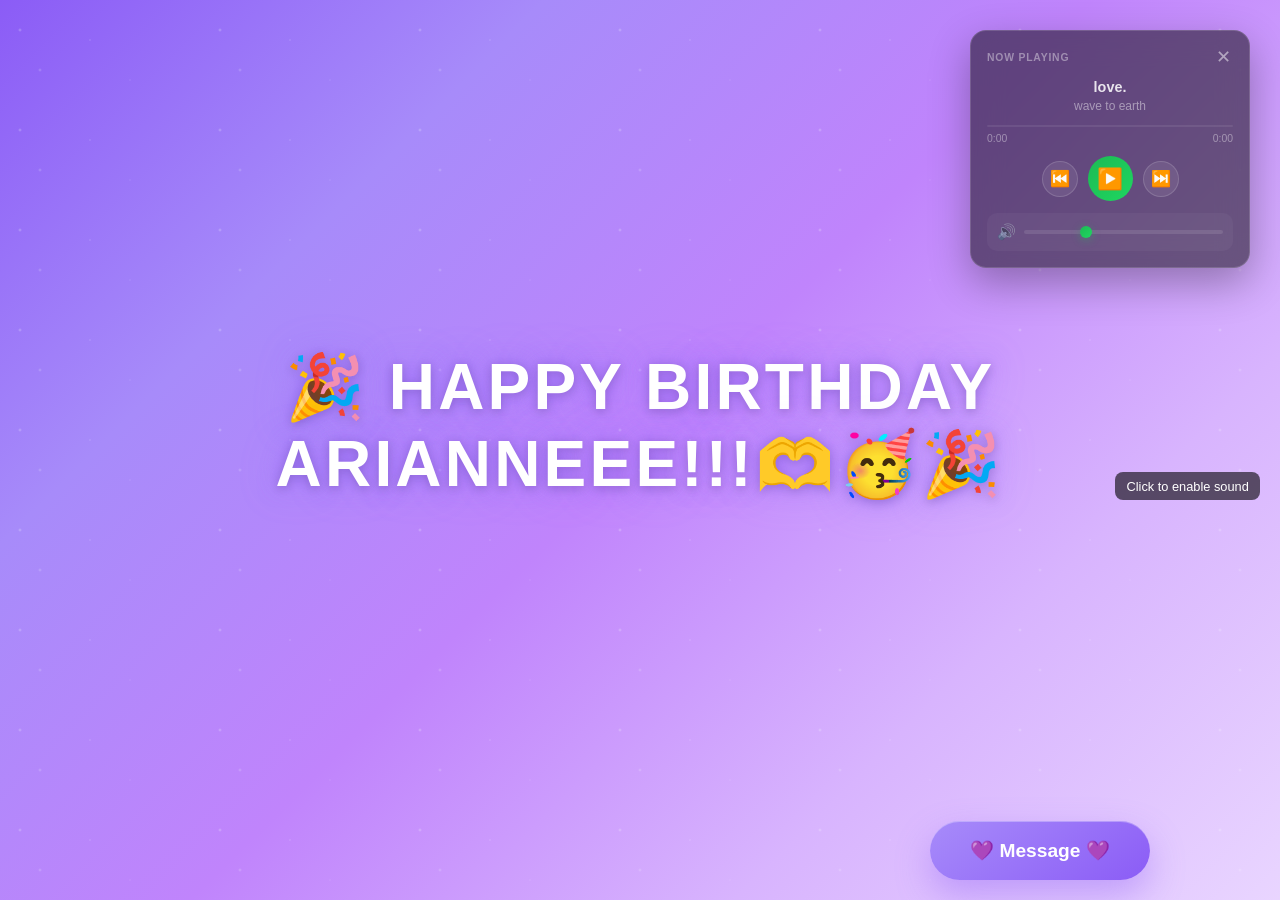
==== index.html @ 05bf960e "Update and rename hbirthday.html to index.html" ====
<!DOCTYPE html>
<html lang="en">
<head>
    <meta charset="UTF-8">
    <meta name="viewport" content="width=device-width, initial-scale=1.0">
    <title>Happy Birthday Arianne!</title>
    <style>
        * {
            margin: 0;
            padding: 0;
            box-sizing: border-box;
        }

        body {
            font-family: 'Arial', sans-serif;
            background: linear-gradient(135deg, #8b5cf6 0%, #a78bfa 25%, #c084fc 50%, #d8b4fe 75%, #e9d5ff 100%);
            min-height: 100vh;
            display: flex;
            flex-direction: column;
            justify-content: center;
            align-items: center;
            overflow-x: hidden;
            position: relative;
            padding: 2rem;
        }

        body::before {
            content: '';
            position: absolute;
            top: 0;
            left: 0;
            width: 100%;
            height: 100%;
            background-image: 
                radial-gradient(2px 2px at 20px 30px, #ffffff, transparent),
                radial-gradient(2px 2px at 40px 70px, rgba(255,255,255,0.8), transparent),
                radial-gradient(1px 1px at 90px 40px, #ffffff, transparent),
                radial-gradient(1px 1px at 130px 80px, rgba(255,255,255,0.6), transparent);
            background-repeat: repeat;
            background-size: 200px 100px;
            animation: sparkle 20s linear infinite;
            opacity: 0.3;
            pointer-events: none;
            z-index: 1;
        }

        @keyframes sparkle {
            0% { transform: translateY(0px) rotate(0deg); }
            100% { transform: translateY(-100px) rotate(360deg); }
        }

        .main-container {
            display: flex;
            flex-direction: column;
            justify-content: center;
            align-items: center;
            position: relative;
            z-index: 2;
            width: 100%;
            max-width: 800px;
            min-height: 70vh;
            padding: 2rem;
        }

        .birthday-message {
            font-size: clamp(1.8rem, 8vw, 4rem);
            font-weight: bold;
            color: #ffffff;
            margin-bottom: 3rem;
            animation: glow 2s ease-in-out infinite alternate;
            letter-spacing: 0.05em;
            text-align: center;
            line-height: 1.2;
            text-shadow: 
                0 0 20px rgba(139, 92, 246, 0.6),
                0 0 40px rgba(167, 139, 250, 0.4),
                0 2px 10px rgba(0, 0, 0, 0.2);
        }

        @keyframes glow {
            from { 
                text-shadow: 0 0 20px rgba(139, 92, 246, 0.5), 0 0 30px rgba(167, 139, 250, 0.4);
            }
            to { 
                text-shadow: 0 0 30px rgba(139, 92, 246, 0.8), 0 0 40px rgba(167, 139, 250, 0.6), 0 0 50px rgba(192, 132, 252, 0.4);
            }
        }

        .secret-button {
            position: fixed;
            bottom: 20px;
            right: 20px;
            left: auto;
            transform: none;
            background: linear-gradient(145deg, #a78bfa, #8b5cf6);
            color: white;
            border: none;
            padding: 18px 35px;
            border-radius: 50px;
            font-size: clamp(1rem, 3vw, 1.2rem);
            font-weight: bold;
            cursor: pointer;
            box-shadow: 
                0 15px 35px rgba(139, 92, 246, 0.4),
                inset 0 1px 0 rgba(255, 255, 255, 0.3);
            transition: all 0.3s cubic-bezier(0.4, 0, 0.2, 1);
            opacity: 0;
            animation: bounceInUp 1.2s ease-out 0.8s forwards;
            min-width: 220px;
            z-index: 300;
        }

        .secret-message {
            position: fixed;
            top: 20px;
            left: 50%;
            transform: translateX(-50%);
            width: calc(100% - 40px);
            max-width: 700px;
            z-index: 200;
            display: none;
            background: linear-gradient(145deg, #fff1f2, #fce7f3);
            padding: clamp(2rem, 6vw, 4rem);
            border-radius: 30px;
            margin: 0 auto;
            border: 4px solid #fbb6ce;
            box-shadow: 0 25px 50px rgba(251, 182, 206, 0.4);
            animation: reveal 0.8s cubic-bezier(0.4, 0, 0.2, 1);
            max-height: calc(100vh - 40px);
            overflow-y: auto;
            -webkit-overflow-scrolling: touch;
        }

        @keyframes bounceInUp {
            0% {
                opacity: 0;
                transform: translateX(-50%) translateY(50px) scale(0.8);
            }
            60% {
                opacity: 1;
                transform: translateX(-50%) translateY(-10px) scale(1.05);
            }
            100% {
                opacity: 1;
                transform: translateX(-50%) translateY(0) scale(1);
            }
        }

        .secret-button:hover {
            transform: translateY(-5px) scale(1.05);
            box-shadow: 
                0 20px 45px rgba(139, 92, 246, 0.6),
                inset 0 1px 0 rgba(255, 255, 255, 0.3);
            background: linear-gradient(145deg, #8b5cf6, #7c3aed);
        }

        .secret-button:active {
            transform: translateY(-2px) scale(1);
        }

        /* Music Control - Spotify Style Player */
        .music-player {
            position: fixed;
            top: 30px;
            right: 30px;
            z-index: 100;
            background: rgba(0, 0, 0, 0.5);
            backdrop-filter: blur(15px);
            border: 1px solid rgba(255, 255, 255, 0.15);
            border-radius: 16px;
            padding: 16px;
            width: 280px;
            box-shadow: 0 15px 40px rgba(0, 0, 0, 0.3);
            animation: slideDown 0.5s cubic-bezier(0.4, 0, 0.2, 1);
        }

        .music-player.minimized {
            width: 60px;
            height: 60px;
            padding: 0;
            border-radius: 50%;
            display: flex;
            align-items: center;
            justify-content: center;
        }

        @keyframes slideDown {
            from {
                opacity: 0;
                transform: translateY(-50px);
            }
            to {
                opacity: 1;
                transform: translateY(0);
            }
        }

        .player-header {
            display: flex;
            justify-content: space-between;
            align-items: center;
            margin-bottom: 12px;
        }

        .player-title {
            font-size: 0.65rem;
            color: rgba(255, 255, 255, 0.4);
            text-transform: uppercase;
            letter-spacing: 0.8px;
            font-weight: 600;
        }

        .player-close {
            background: none;
            border: none;
            color: rgba(255, 255, 255, 0.5);
            cursor: pointer;
            font-size: 1.1rem;
            transition: all 0.3s ease;
            padding: 0;
            width: 20px;
            height: 20px;
            display: flex;
            align-items: center;
            justify-content: center;
        }

        .player-close:hover {
            color: rgba(255, 255, 255, 1);
            transform: rotate(90deg);
        }

        .music-player.minimized .player-header,
        .music-player.minimized .player-info,
        .music-player.minimized .progress-container,
        .music-player.minimized .player-controls,
        .music-player.minimized .volume-container {
            display: none;
        }

        .player-info {
            margin-bottom: 12px;
            text-align: center;
        }

        .song-name {
            font-size: 0.9rem;
            color: rgba(255, 255, 255, 0.85);
            font-weight: 600;
            margin-bottom: 4px;
            overflow: hidden;
            text-overflow: ellipsis;
            white-space: nowrap;
        }

        .song-artist {
            font-size: 0.75rem;
            color: rgba(255, 255, 255, 0.45);
            overflow: hidden;
            text-overflow: ellipsis;
            white-space: nowrap;
        }

        .progress-container {
            margin-bottom: 12px;
        }

        .progress-bar {
            width: 100%;
            height: 2px;
            background: rgba(255, 255, 255, 0.08);
            border-radius: 1px;
            cursor: pointer;
            overflow: hidden;
        }

        .progress-fill {
            height: 100%;
            background: linear-gradient(90deg, #1DB954, #1ed760);
            border-radius: 1px;
            width: 0%;
            transition: width 0.1s linear;
        }

        .time-info {
            display: flex;
            justify-content: space-between;
            font-size: 0.65rem;
            color: rgba(255, 255, 255, 0.4);
            margin-top: 6px;
        }

        .player-controls {
            display: flex;
            align-items: center;
            justify-content: center;
            gap: 10px;
            margin-bottom: 12px;
        }

        .control-btn {
            background: rgba(255, 255, 255, 0.08);
            border: 1px solid rgba(255, 255, 255, 0.15);
            color: white;
            border-radius: 50%;
            width: 36px;
            height: 36px;
            cursor: pointer;
            display: flex;
            align-items: center;
            justify-content: center;
            font-size: 1rem;
            transition: all 0.3s cubic-bezier(0.4, 0, 0.2, 1);
        }

        .control-btn:hover {
            background: rgba(255, 255, 255, 0.15);
            transform: scale(1.08);
        }

        .play-btn {
            background: linear-gradient(135deg, #1DB954, #1ed760);
            border: none;
            width: 45px;
            height: 45px;
            font-size: 1.3rem;
        }

        .play-btn:hover {
            background: linear-gradient(135deg, #1ed760, #2ee870);
            box-shadow: 0 6px 20px rgba(29, 185, 84, 0.35);
        }

        .play-btn:active {
            transform: scale(0.93);
        }

        .volume-container {
            display: flex;
            align-items: center;
            gap: 8px;
            padding: 10px;
            background: rgba(255, 255, 255, 0.04);
            border-radius: 10px;
        }

        .volume-icon {
            font-size: 0.95rem;
            color: rgba(255, 255, 255, 0.5);
            min-width: 18px;
        }

        .volume-slider {
            flex: 1;
            height: 4px;
            border-radius: 2px;
            background: rgba(255, 255, 255, 0.1);
            outline: none;
            -webkit-appearance: none;
            appearance: none;
            cursor: pointer;
        }

        .volume-slider::-webkit-slider-thumb {
            -webkit-appearance: none;
            appearance: none;
            width: 12px;
            height: 12px;
            border-radius: 50%;
            background: linear-gradient(135deg, #1DB954, #1ed760);
            cursor: pointer;
            box-shadow: 0 2px 8px rgba(29, 185, 84, 0.4);
        }

        .volume-slider::-moz-range-thumb {
            width: 12px;
            height: 12px;
            border-radius: 50%;
            background: linear-gradient(135deg, #1DB954, #1ed760);
            cursor: pointer;
            border: none;
            box-shadow: 0 2px 8px rgba(29, 185, 84, 0.4);
        }

        /* Responsive */
        @media (max-width: 768px) {
            .music-player {
                width: 270px;
                top: 20px;
                right: 20px;
            }
        }

        @media (max-width: 480px) {
            .music-player {
                width: 260px;
                padding: 12px;
                top: 15px;
                right: 15px;
            }

            .control-btn {
                width: 34px;
                height: 34px;
                font-size: 0.9rem;
            }

            .play-btn {
                width: 42px;
                height: 42px;
                font-size: 1.2rem;
            }
        }

        /* Password Modal */
        .modal {
            display: none;
            position: fixed;
            top: 0;
            left: 0;
            width: 100%;
            height: 100%;
            background: rgba(0, 0, 0, 0.8);
            backdrop-filter: blur(15px);
            z-index: 1000;
            justify-content: center;
            align-items: center;
            padding: 2rem;
        }

        .modal-content {
            background: linear-gradient(145deg, #f8fafc, #e2e8f0);
            padding: clamp(2rem, 5vw, 4rem);
            border-radius: 25px;
            box-shadow: 0 25px 60px rgba(0, 0, 0, 0.4);
            text-align: center;
            max-width: 500px;
            width: 90%;
            border: 3px solid rgba(139, 92, 246, 0.4);
            animation: modalSlideIn 0.4s cubic-bezier(0.4, 0, 0.2, 1);
        }

        @keyframes modalSlideIn {
            from {
                opacity: 0;
                transform: scale(0.7) translateY(-50px);
            }
            to {
                opacity: 1;
                transform: scale(1) translateY(0);
            }
        }

        .modal h2 {
            color: #6b46c1;
            margin-bottom: 1.5rem;
            font-size: clamp(1.5rem, 4vw, 2rem);
        }

        .password-input {
            width: 100%;
            padding: 18px;
            font-size: 1.3rem;
            border: 3px solid #d8b4fe;
            border-radius: 20px;
            margin-bottom: 2rem;
            text-align: center;
            transition: all 0.3s ease;
            background: rgba(255, 255, 255, 0.95);
            font-weight: 500;
        }

        .password-input:focus {
            outline: none;
            border-color: #8b5cf6;
            box-shadow: 0 0 25px rgba(139, 92, 246, 0.4);
            transform: scale(1.02);
        }

        .modal-buttons {
            display: flex;
            gap: 1rem;
            justify-content: center;
            flex-wrap: wrap;
        }

        .btn {
            padding: 15px 35px;
            border: none;
            border-radius: 30px;
            font-size: 1.1rem;
            font-weight: bold;
            cursor: pointer;
            transition: all 0.3s cubic-bezier(0.4, 0, 0.2, 1);
            flex: 1;
            min-width: 140px;
        }

        .btn-primary {
            background: linear-gradient(145deg, #8b5cf6, #7c3aed);
            color: white;
        }

        .btn-primary:hover {
            box-shadow: 0 12px 30px rgba(139, 92, 246, 0.5);
            transform: translateY(-3px);
        }

        .btn-secondary {
            background: linear-gradient(145deg, #e2e8f0, #cbd5e0);
            color: #4a5568;
        }

        .btn-secondary:hover {
            background: linear-gradient(145deg, #cbd5e0, #a0aec0);
            transform: translateY(-3px);
        }

        /* Secret Message */
        .secret-message {
            display: none;
            background: linear-gradient(145deg, #fff1f2, #fce7f3);
            padding: clamp(2rem, 6vw, 4rem);
            border-radius: 30px;
            margin: 2rem 0;
            border: 4px solid #fbb6ce;
            box-shadow: 0 25px 50px rgba(251, 182, 206, 0.4);
            animation: reveal 0.8s cubic-bezier(0.4, 0, 0.2, 1);
            max-width: 700px;
            width: 100%;
        }

        @keyframes reveal {
            from {
                opacity: 0;
                transform: translateY(40px) scale(0.95);
            }
            to {
                opacity: 1;
                transform: translateY(0) scale(1);
            }
        }

        .secret-message h3 {
            color: #be185d;
            font-size: clamp(1.4rem, 4vw, 2rem);
            margin-bottom: 1.5rem;
        }

        .secret-message p {
            color: #4c1d95;
            font-size: clamp(1.1rem, 3vw, 1.3rem);
            line-height: 1.7;
            margin-bottom: 2rem;
        }

        .hearts {
            font-size: clamp(2rem, 6vw, 3rem);
            animation: heartbeat 1.5s ease-in-out infinite;
            margin: 1.5rem 0;
        }

        @keyframes heartbeat {
            0%, 100% { transform: scale(1); }
            50% { transform: scale(1.1); }
        }

        /* Shake animation */
        @keyframes shake {
            0%, 100% { transform: translateX(0); }
            25% { transform: translateX(-6px); }
            75% { transform: translateX(6px); }
        }

        /* Responsive adjustments */
        @media (max-width: 768px) {
            body {
                padding: 1rem;
            }
            
            .main-container {
                min-height: 60vh;
                padding: 1rem;
            }
            
            .secret-button {
                position: relative;
                bottom: auto;
                margin-top: 2rem;
                width: 100%;
                max-width: 300px;
            }
            
            .modal-buttons {
                flex-direction: column;
            }
        }

        @media (max-width: 480px) {
            .birthday-message {
                margin-bottom: 2rem;
            }
            
            .secret-button {
                padding: 20px 30px;
                font-size: 1.1rem;
            }
        }

        /* High contrast mode support */
        @media (prefers-contrast: high) {
            .secret-button, .btn-primary {
                border: 3px solid #ffffff;
            }
            
            .password-input {
                border-width: 3px;
            }
        }

        /* Reduced motion support */
        @media (prefers-reduced-motion: reduce) {
            *, *::before, *::after {
                animation-duration: 0.01ms !important;
                animation-iteration-count: 1 !important;
                transition-duration: 0.01ms !important;
            }
        }

        /* Focus visible for keyboard navigation */
        .secret-button:focus,
        .btn:focus,
        .password-input:focus,
        .music-control:focus {
            outline: 4px solid #ffffff;
            outline-offset: 4px;
        }
    </style>
</head>
<body>
    <!-- Spotify-Like Music Player -->
    <audio id="birthdayMusic" loop preload="auto" autoplay muted>
        <source src="wave to earth - love. (Clean Inst.) - BΞRGHUI.mp3" type="audio/mp3">
        <source src="wave to earth - love. (Clean Inst.) - BΞRGHUI.mp3" type="audio/mp3">
        <!-- Fallback: You can replace with your own music file -->
        <!-- For local files, download a birthday song and place it in the same folder with one of the names above -->
        Your browser does not support the audio element.
    </audio>

    <!-- Spotify-Style Player Card -->
    <div class="music-player" id="musicPlayer">
        <div class="player-header">
            <span class="player-title">Now Playing</span>
            <button class="player-close" onclick="toggleMusicPlayer()" title="Minimize player">
                ✕
            </button>
        </div>

        <div class="player-info">
            <div class="song-name" id="songName">love.</div>
            <div class="song-artist" id="songArtist">wave to earth</div>
        </div>

        <div class="progress-container">
            <div class="progress-bar" id="progressBar">
                <div class="progress-fill" id="progressFill"></div>
            </div>
            <div class="time-info">
                <span id="currentTime">0:00</span>
                <span id="duration">0:00</span>
            </div>
        </div>

        <div class="player-controls">
            <button class="control-btn" id="prevBtn" title="Previous">
                ⏮️
            </button>
            <button class="control-btn play-btn" id="playBtn" title="Play/Pause">
                ▶️
            </button>
            <button class="control-btn" id="nextBtn" title="Next">
                ⏭️
            </button>
        </div>

        <div class="volume-container">
            <span class="volume-icon" id="volumeIcon">🔊</span>
            <input type="range" class="volume-slider" id="volumeSlider" min="0" max="100" value="30" title="Volume">
        </div>
    </div>

    <div id="audioHint" style="position: fixed; bottom: 400px; right: 20px; z-index: 90; background: rgba(0, 0, 0, 0.6); color: #fff; padding: 0.4rem 0.7rem; border-radius: 8px; font-size: 0.8rem; display: none;">Click to enable sound</div>

    <div class="main-container">
        <h1 class="birthday-message" role="banner" aria-label="Happy Birthday message">
            🎉 HAPPY BIRTHDAY ARIANNEEE!!!🫶🥳🎉
        </h1>
        
        <button class="secret-button" onclick="openPasswordModal()" 
                aria-label="Open secret message (password required)">
            💜 Message 💜
        </button>
    </div>

    <!-- Password Modal -->
    <div id="passwordModal" class="modal" role="dialog" aria-labelledby="modal-title" aria-hidden="true">
        <div class="modal-content">
            <h2 id="modal-title">Enter Password</h2>
            <div style="position: relative; width: 100%; margin-bottom: 1.5rem;">
                <input type="password" id="passwordInput" class="password-input"
                       placeholder="Input Password..." maxlength="20"
                       aria-label="Password input">
                <button id="togglePassword" type="button" class="btn btn-secondary"
                        style="position: absolute; right: 0.5rem; top: 50%; transform: translateY(-50%); padding: 0.4rem 0.8rem; font-size: 0.9rem;">
                    Show
                </button>
            </div>
            <div class="modal-buttons">
                <button class="btn btn-primary" onclick="checkPassword()">Open</button>
                <button class="btn btn-secondary" onclick="closeModal()">Cancel</button>
            </div>
        </div>
    </div>

    
    <div id="secretMessage" class="secret-message" role="alert" aria-live="polite">
        <h3>Happy Birthday Arianne!</h3>
        <div class="hearts" aria-hidden="true">💜💖💜💖💜</div>
        <p>
            (Message)
        </p>
        <div class="hearts" aria-hidden="true">💜💖💜💖💜</div>
        <button class="btn btn-primary" onclick="closeSecret()" style="margin-top: 2rem;">
            ✨ Close ✨
        </button>
    </div>

    <script>
        const PASSWORD = "love. wave to earth"; // 👈 CHANGE THIS TO YOUR PASSWORD
        const SECRET_MODAL = document.getElementById('passwordModal');
        const SECRET_MESSAGE = document.getElementById('secretMessage');
        const PASSWORD_INPUT = document.getElementById('passwordInput');
        const TOGGLE_PASSWORD = document.getElementById('togglePassword');
        const MUSIC_HINT = document.getElementById('audioHint');
        const MUSIC = document.getElementById('birthdayMusic');
        
        // Music Player Elements
        const MUSIC_PLAYER = document.getElementById('musicPlayer');
        const PLAY_BTN = document.getElementById('playBtn');
        const PREV_BTN = document.getElementById('prevBtn');
        const NEXT_BTN = document.getElementById('nextBtn');
        const PROGRESS_BAR = document.getElementById('progressBar');
        const PROGRESS_FILL = document.getElementById('progressFill');
        const CURRENT_TIME = document.getElementById('currentTime');
        const DURATION = document.getElementById('duration');
        const VOLUME_SLIDER = document.getElementById('volumeSlider');
        const VOLUME_ICON = document.getElementById('volumeIcon');
        const SONG_NAME = document.getElementById('songName');
        const SONG_ARTIST = document.getElementById('songArtist');

        let musicPlaying = false;
        let playerMinimized = false;

        // Format time helper
        function formatTime(seconds) {
            if (isNaN(seconds) || !isFinite(seconds)) return '0:00';
            const mins = Math.floor(seconds / 60);
            const secs = Math.floor(seconds % 60);
            return `${mins}:${secs.toString().padStart(2, '0')}`;
        }

        // Update progress bar
        function updateProgress() {
            const progressFill = document.getElementById('progressFill');
            const currentTime = document.getElementById('currentTime');
            const duration = document.getElementById('duration');
            
            if (progressFill && currentTime && duration && MUSIC && MUSIC.duration) {
                const percentage = (MUSIC.currentTime / MUSIC.duration) * 100;
                progressFill.style.width = percentage + '%';
                currentTime.textContent = formatTime(MUSIC.currentTime);
                duration.textContent = formatTime(MUSIC.duration);
            }
        }

        // Reattach all player event listeners
        function reattachPlayerListeners() {
            const playBtn = document.getElementById('playBtn');
            const prevBtn = document.getElementById('prevBtn');
            const nextBtn = document.getElementById('nextBtn');
            const progressBar = document.getElementById('progressBar');
            const volumeSlider = document.getElementById('volumeSlider');
            const volumeIcon = document.getElementById('volumeIcon');
            const duration = document.getElementById('duration');

            if (progressBar) {
                progressBar.addEventListener('click', (e) => {
                    if (!MUSIC || !MUSIC.duration) return;
                    const rect = progressBar.getBoundingClientRect();
                    const percent = (e.clientX - rect.left) / rect.width;
                    MUSIC.currentTime = percent * MUSIC.duration;
                });
            }

            if (volumeSlider) {
                volumeSlider.addEventListener('input', (e) => {
                    const volume = e.target.value / 100;
                    MUSIC.volume = volume;
                    
                    if (volume === 0) {
                        volumeIcon.textContent = '🔇';
                    } else if (volume < 0.5) {
                        volumeIcon.textContent = '🔉';
                    } else {
                        volumeIcon.textContent = '🔊';
                    }
                });
            }

            if (playBtn) {
                playBtn.addEventListener('click', () => {
                    if (musicPlaying) {
                        MUSIC.pause();
                        musicPlaying = false;
                        playBtn.textContent = '▶️';
                    } else {
                        MUSIC.play().then(() => {
                            musicPlaying = true;
                            playBtn.textContent = '⏸️';
                        }).catch(() => {
                            alert('Please allow audio in your browser settings 🎵');
                        });
                    }
                });
            }

            if (prevBtn) {
                prevBtn.addEventListener('click', () => {
                    MUSIC.currentTime = 0;
                });
            }

            if (nextBtn) {
                nextBtn.addEventListener('click', () => {
                    if (MUSIC.duration) {
                        MUSIC.currentTime = MUSIC.duration - 1;
                    }
                });
            }

            if (duration) {
                const updateDuration = () => {
                    duration.textContent = formatTime(MUSIC.duration);
                };
                MUSIC.removeEventListener('loadedmetadata', updateDuration);
                MUSIC.addEventListener('loadedmetadata', updateDuration);
            }
        }

        // Toggle player minimized state
        window.toggleMusicPlayer = function() {
            playerMinimized = !playerMinimized;
            if (playerMinimized) {
                MUSIC_PLAYER.classList.add('minimized');
                MUSIC_PLAYER.innerHTML = '<button onclick="window.toggleMusicPlayer()" style="background: linear-gradient(135deg, #1DB954, #1ed760); border: none; color: white; width: 40px; height: 40px; border-radius: 50%; cursor: pointer; font-size: 1.4rem; display: flex; align-items: center; justify-content: center; transition: all 0.3s ease;" onmouseover="this.style.transform=\'scale(1.1)\'; this.style.boxShadow=\'0 6px 20px rgba(29, 185, 84, 0.35)\'" onmouseout="this.style.transform=\'scale(1)\'; this.style.boxShadow=\'none\'">🎵</button>';
            } else {
                // Restore full player without reloading
                playerMinimized = false;
                MUSIC_PLAYER.classList.remove('minimized');
                MUSIC_PLAYER.innerHTML = '';
                MUSIC_PLAYER.innerHTML = `
                    <div class="player-header">
                        <span class="player-title">Now Playing</span>
                        <button class="player-close" onclick="toggleMusicPlayer()" title="Minimize player">✕</button>
                    </div>
                    <div class="player-info">
                        <div class="song-name" id="songName">🎵 Birthday Song</div>
                        <div class="song-artist" id="songArtist">wave to earth - love.</div>
                    </div>
                    <div class="progress-container">
                        <div class="progress-bar" id="progressBar">
                            <div class="progress-fill" id="progressFill"></div>
                        </div>
                        <div class="time-info">
                            <span id="currentTime">0:00</span>
                            <span id="duration">0:00</span>
                        </div>
                    </div>
                    <div class="player-controls">
                        <button class="control-btn" id="prevBtn" title="Previous">⏮️</button>
                        <button class="control-btn play-btn" id="playBtn" title="Play/Pause">▶️</button>
                        <button class="control-btn" id="nextBtn" title="Next">⏭️</button>
                    </div>
                    <div class="volume-container">
                        <span class="volume-icon" id="volumeIcon">🔊</span>
                        <input type="range" class="volume-slider" id="volumeSlider" min="0" max="100" value="30" title="Volume" />
                    </div>
                `;
                // Re-attach event listeners
                reattachPlayerListeners();
            }
        };

        // 🎵 Music Autoplay with User Interaction Fallback
        function initMusic() {
            if (!MUSIC) return;

            MUSIC.volume = 0.3; // Lower volume for background
            MUSIC.preload = 'auto';
            MUSIC.muted = true;

            // Ensure source is loaded
            MUSIC.load();

            // Try autoplay immediately (muted) in modern browsers
            const playPromise = MUSIC.play();
            if (playPromise !== undefined) {
                playPromise.then(() => {
                    // Autoplay worked in muted mode
                    musicPlaying = true;
                    const playBtn = document.getElementById('playBtn');
                    if (playBtn) playBtn.textContent = '⏸️';
                    MUSIC_HINT.style.display = 'none';
                }).catch(() => {
                    // Autoplay blocked, show user hint
                    musicPlaying = false;
                    const playBtn = document.getElementById('playBtn');
                    if (playBtn) playBtn.textContent = '▶️';
                    MUSIC_HINT.style.display = 'block';
                });
            }

            // If the user interacts, unmute and play (needed in strict autoplay policies)
            const unlockAudio = () => {
                enableAudio();
                MUSIC_HINT.style.display = 'none';
                window.removeEventListener('click', unlockAudio);
                window.removeEventListener('touchstart', unlockAudio);
            };
            window.addEventListener('click', unlockAudio);
            window.addEventListener('touchstart', unlockAudio);
        }

        MUSIC.addEventListener('error', () => {
            const playBtn = document.getElementById('playBtn');
            if (playBtn) {
                playBtn.textContent = '❌';
                playBtn.title = 'Audio file not found';
            }
            alert('Music did not load. Please check if the mp3 file is available in the same folder.');
        });

        // Enable unmuted audio after start and user interaction (browser policies)
        function enableAudio() {
            if (MUSIC) {
                MUSIC.muted = false;
                MUSIC.volume = 0.3;
                const playPromise = MUSIC.play();
                if (playPromise !== undefined) {
                    playPromise.then(() => {
                        musicPlaying = true;
                        const playBtn = document.getElementById('playBtn');
                        if (playBtn) playBtn.textContent = '⏸️';
                        MUSIC_HINT.style.display = 'none';
                    }).catch(() => {
                        // handle play refusal silently; users can use control button
                    });
                }
            }
        }

        // Secret message modal handling
        function openPasswordModal() {
            SECRET_MODAL.style.display = 'flex';
            SECRET_MODAL.setAttribute('aria-hidden', 'false');
            PASSWORD_INPUT.value = '';
            PASSWORD_INPUT.focus();
        }

        function closeModal() {
            SECRET_MODAL.style.display = 'none';
            SECRET_MODAL.setAttribute('aria-hidden', 'true');
            PASSWORD_INPUT.value = '';
            PASSWORD_INPUT.style.borderColor = '#d8b4fe';
            PASSWORD_INPUT.style.boxShadow = 'none';
        }

        function checkPassword() {
            const input = PASSWORD_INPUT.value.trim().toLowerCase();
            if (input === PASSWORD.toLowerCase()) {
                SECRET_MODAL.style.display = 'none';
                SECRET_MODAL.setAttribute('aria-hidden', 'true');
                SECRET_MESSAGE.style.display = 'block';
                PASSWORD_INPUT.value = '';
            } else {
                PASSWORD_INPUT.style.borderColor = '#ef4444';
                PASSWORD_INPUT.style.boxShadow = '0 0 15px rgba(239, 68, 68, 0.3)';
                PASSWORD_INPUT.style.animation = 'shake 0.5s ease-in-out';
                setTimeout(() => {
                    PASSWORD_INPUT.style.borderColor = '#d8b4fe';
                    PASSWORD_INPUT.style.boxShadow = 'none';
                    PASSWORD_INPUT.style.animation = '';
                }, 500);
            }
        }

        PASSWORD_INPUT.addEventListener('keypress', function (e) {
            if (e.key === 'Enter') {
                checkPassword();
            }
        });

        window.addEventListener('click', function (event) {
            if (event.target === SECRET_MODAL) {
                closeModal();
            }
        });

        function closeSecret() {
            SECRET_MESSAGE.style.display = 'none';
        }

        // Toggle password visibility
        TOGGLE_PASSWORD.addEventListener('click', function () {
            if (PASSWORD_INPUT.type === 'password') {
                PASSWORD_INPUT.type = 'text';
                TOGGLE_PASSWORD.textContent = 'Hide';
            } else {
                PASSWORD_INPUT.type = 'password';
                TOGGLE_PASSWORD.textContent = 'Show';
            }
            PASSWORD_INPUT.focus();
        });

        // Initialize music interaction
        initMusic();
        reattachPlayerListeners();
        MUSIC.addEventListener('timeupdate', updateProgress);

        window.addEventListener('click', enableAudio, { once: true });
        window.addEventListener('touchstart', enableAudio, { once: true });
    </script>
</body>
</html>
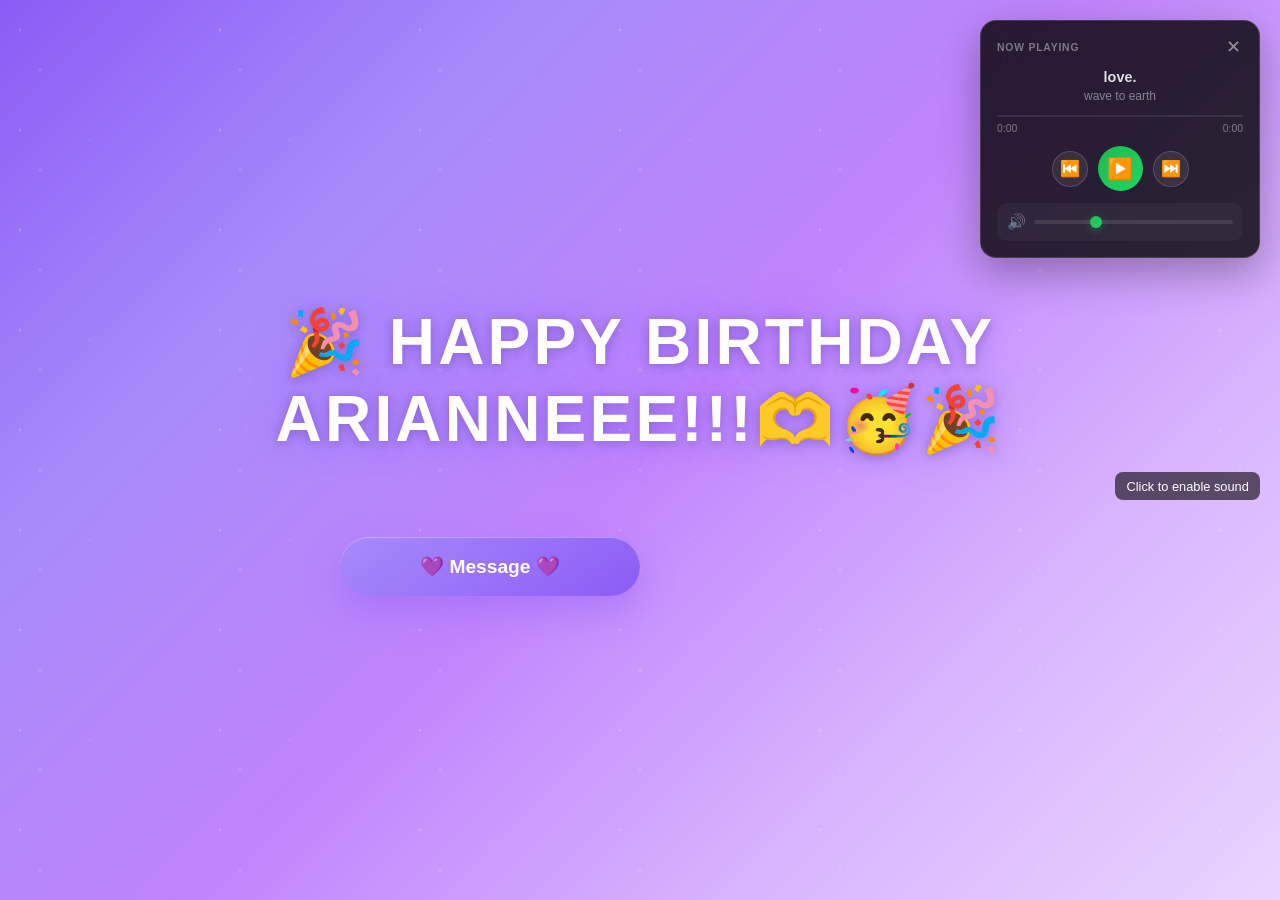
==== commit e40dd06e: "Add files via upload" ====
--- a/index.html
+++ b/index.html
@@ -4,638 +4,7 @@
     <meta charset="UTF-8">
     <meta name="viewport" content="width=device-width, initial-scale=1.0">
     <title>Happy Birthday Arianne!</title>
-    <style>
-        * {
-            margin: 0;
-            padding: 0;
-            box-sizing: border-box;
-        }
-
-        body {
-            font-family: 'Arial', sans-serif;
-            background: linear-gradient(135deg, #8b5cf6 0%, #a78bfa 25%, #c084fc 50%, #d8b4fe 75%, #e9d5ff 100%);
-            min-height: 100vh;
-            display: flex;
-            flex-direction: column;
-            justify-content: center;
-            align-items: center;
-            overflow-x: hidden;
-            position: relative;
-            padding: 2rem;
-        }
-
-        body::before {
-            content: '';
-            position: absolute;
-            top: 0;
-            left: 0;
-            width: 100%;
-            height: 100%;
-            background-image: 
-                radial-gradient(2px 2px at 20px 30px, #ffffff, transparent),
-                radial-gradient(2px 2px at 40px 70px, rgba(255,255,255,0.8), transparent),
-                radial-gradient(1px 1px at 90px 40px, #ffffff, transparent),
-                radial-gradient(1px 1px at 130px 80px, rgba(255,255,255,0.6), transparent);
-            background-repeat: repeat;
-            background-size: 200px 100px;
-            animation: sparkle 20s linear infinite;
-            opacity: 0.3;
-            pointer-events: none;
-            z-index: 1;
-        }
-
-        @keyframes sparkle {
-            0% { transform: translateY(0px) rotate(0deg); }
-            100% { transform: translateY(-100px) rotate(360deg); }
-        }
-
-        .main-container {
-            display: flex;
-            flex-direction: column;
-            justify-content: center;
-            align-items: center;
-            position: relative;
-            z-index: 2;
-            width: 100%;
-            max-width: 800px;
-            min-height: 70vh;
-            padding: 2rem;
-        }
-
-        .birthday-message {
-            font-size: clamp(1.8rem, 8vw, 4rem);
-            font-weight: bold;
-            color: #ffffff;
-            margin-bottom: 3rem;
-            animation: glow 2s ease-in-out infinite alternate;
-            letter-spacing: 0.05em;
-            text-align: center;
-            line-height: 1.2;
-            text-shadow: 
-                0 0 20px rgba(139, 92, 246, 0.6),
-                0 0 40px rgba(167, 139, 250, 0.4),
-                0 2px 10px rgba(0, 0, 0, 0.2);
-        }
-
-        @keyframes glow {
-            from { 
-                text-shadow: 0 0 20px rgba(139, 92, 246, 0.5), 0 0 30px rgba(167, 139, 250, 0.4);
-            }
-            to { 
-                text-shadow: 0 0 30px rgba(139, 92, 246, 0.8), 0 0 40px rgba(167, 139, 250, 0.6), 0 0 50px rgba(192, 132, 252, 0.4);
-            }
-        }
-
-        .secret-button {
-            position: fixed;
-            bottom: 20px;
-            right: 20px;
-            left: auto;
-            transform: none;
-            background: linear-gradient(145deg, #a78bfa, #8b5cf6);
-            color: white;
-            border: none;
-            padding: 18px 35px;
-            border-radius: 50px;
-            font-size: clamp(1rem, 3vw, 1.2rem);
-            font-weight: bold;
-            cursor: pointer;
-            box-shadow: 
-                0 15px 35px rgba(139, 92, 246, 0.4),
-                inset 0 1px 0 rgba(255, 255, 255, 0.3);
-            transition: all 0.3s cubic-bezier(0.4, 0, 0.2, 1);
-            opacity: 0;
-            animation: bounceInUp 1.2s ease-out 0.8s forwards;
-            min-width: 220px;
-            z-index: 300;
-        }
-
-        .secret-message {
-            position: fixed;
-            top: 20px;
-            left: 50%;
-            transform: translateX(-50%);
-            width: calc(100% - 40px);
-            max-width: 700px;
-            z-index: 200;
-            display: none;
-            background: linear-gradient(145deg, #fff1f2, #fce7f3);
-            padding: clamp(2rem, 6vw, 4rem);
-            border-radius: 30px;
-            margin: 0 auto;
-            border: 4px solid #fbb6ce;
-            box-shadow: 0 25px 50px rgba(251, 182, 206, 0.4);
-            animation: reveal 0.8s cubic-bezier(0.4, 0, 0.2, 1);
-            max-height: calc(100vh - 40px);
-            overflow-y: auto;
-            -webkit-overflow-scrolling: touch;
-        }
-
-        @keyframes bounceInUp {
-            0% {
-                opacity: 0;
-                transform: translateX(-50%) translateY(50px) scale(0.8);
-            }
-            60% {
-                opacity: 1;
-                transform: translateX(-50%) translateY(-10px) scale(1.05);
-            }
-            100% {
-                opacity: 1;
-                transform: translateX(-50%) translateY(0) scale(1);
-            }
-        }
-
-        .secret-button:hover {
-            transform: translateY(-5px) scale(1.05);
-            box-shadow: 
-                0 20px 45px rgba(139, 92, 246, 0.6),
-                inset 0 1px 0 rgba(255, 255, 255, 0.3);
-            background: linear-gradient(145deg, #8b5cf6, #7c3aed);
-        }
-
-        .secret-button:active {
-            transform: translateY(-2px) scale(1);
-        }
-
-        /* Music Control - Spotify Style Player */
-        .music-player {
-            position: fixed;
-            top: 30px;
-            right: 30px;
-            z-index: 100;
-            background: rgba(0, 0, 0, 0.5);
-            backdrop-filter: blur(15px);
-            border: 1px solid rgba(255, 255, 255, 0.15);
-            border-radius: 16px;
-            padding: 16px;
-            width: 280px;
-            box-shadow: 0 15px 40px rgba(0, 0, 0, 0.3);
-            animation: slideDown 0.5s cubic-bezier(0.4, 0, 0.2, 1);
-        }
-
-        .music-player.minimized {
-            width: 60px;
-            height: 60px;
-            padding: 0;
-            border-radius: 50%;
-            display: flex;
-            align-items: center;
-            justify-content: center;
-        }
-
-        @keyframes slideDown {
-            from {
-                opacity: 0;
-                transform: translateY(-50px);
-            }
-            to {
-                opacity: 1;
-                transform: translateY(0);
-            }
-        }
-
-        .player-header {
-            display: flex;
-            justify-content: space-between;
-            align-items: center;
-            margin-bottom: 12px;
-        }
-
-        .player-title {
-            font-size: 0.65rem;
-            color: rgba(255, 255, 255, 0.4);
-            text-transform: uppercase;
-            letter-spacing: 0.8px;
-            font-weight: 600;
-        }
-
-        .player-close {
-            background: none;
-            border: none;
-            color: rgba(255, 255, 255, 0.5);
-            cursor: pointer;
-            font-size: 1.1rem;
-            transition: all 0.3s ease;
-            padding: 0;
-            width: 20px;
-            height: 20px;
-            display: flex;
-            align-items: center;
-            justify-content: center;
-        }
-
-        .player-close:hover {
-            color: rgba(255, 255, 255, 1);
-            transform: rotate(90deg);
-        }
-
-        .music-player.minimized .player-header,
-        .music-player.minimized .player-info,
-        .music-player.minimized .progress-container,
-        .music-player.minimized .player-controls,
-        .music-player.minimized .volume-container {
-            display: none;
-        }
-
-        .player-info {
-            margin-bottom: 12px;
-            text-align: center;
-        }
-
-        .song-name {
-            font-size: 0.9rem;
-            color: rgba(255, 255, 255, 0.85);
-            font-weight: 600;
-            margin-bottom: 4px;
-            overflow: hidden;
-            text-overflow: ellipsis;
-            white-space: nowrap;
-        }
-
-        .song-artist {
-            font-size: 0.75rem;
-            color: rgba(255, 255, 255, 0.45);
-            overflow: hidden;
-            text-overflow: ellipsis;
-            white-space: nowrap;
-        }
-
-        .progress-container {
-            margin-bottom: 12px;
-        }
-
-        .progress-bar {
-            width: 100%;
-            height: 2px;
-            background: rgba(255, 255, 255, 0.08);
-            border-radius: 1px;
-            cursor: pointer;
-            overflow: hidden;
-        }
-
-        .progress-fill {
-            height: 100%;
-            background: linear-gradient(90deg, #1DB954, #1ed760);
-            border-radius: 1px;
-            width: 0%;
-            transition: width 0.1s linear;
-        }
-
-        .time-info {
-            display: flex;
-            justify-content: space-between;
-            font-size: 0.65rem;
-            color: rgba(255, 255, 255, 0.4);
-            margin-top: 6px;
-        }
-
-        .player-controls {
-            display: flex;
-            align-items: center;
-            justify-content: center;
-            gap: 10px;
-            margin-bottom: 12px;
-        }
-
-        .control-btn {
-            background: rgba(255, 255, 255, 0.08);
-            border: 1px solid rgba(255, 255, 255, 0.15);
-            color: white;
-            border-radius: 50%;
-            width: 36px;
-            height: 36px;
-            cursor: pointer;
-            display: flex;
-            align-items: center;
-            justify-content: center;
-            font-size: 1rem;
-            transition: all 0.3s cubic-bezier(0.4, 0, 0.2, 1);
-        }
-
-        .control-btn:hover {
-            background: rgba(255, 255, 255, 0.15);
-            transform: scale(1.08);
-        }
-
-        .play-btn {
-            background: linear-gradient(135deg, #1DB954, #1ed760);
-            border: none;
-            width: 45px;
-            height: 45px;
-            font-size: 1.3rem;
-        }
-
-        .play-btn:hover {
-            background: linear-gradient(135deg, #1ed760, #2ee870);
-            box-shadow: 0 6px 20px rgba(29, 185, 84, 0.35);
-        }
-
-        .play-btn:active {
-            transform: scale(0.93);
-        }
-
-        .volume-container {
-            display: flex;
-            align-items: center;
-            gap: 8px;
-            padding: 10px;
-            background: rgba(255, 255, 255, 0.04);
-            border-radius: 10px;
-        }
-
-        .volume-icon {
-            font-size: 0.95rem;
-            color: rgba(255, 255, 255, 0.5);
-            min-width: 18px;
-        }
-
-        .volume-slider {
-            flex: 1;
-            height: 4px;
-            border-radius: 2px;
-            background: rgba(255, 255, 255, 0.1);
-            outline: none;
-            -webkit-appearance: none;
-            appearance: none;
-            cursor: pointer;
-        }
-
-        .volume-slider::-webkit-slider-thumb {
-            -webkit-appearance: none;
-            appearance: none;
-            width: 12px;
-            height: 12px;
-            border-radius: 50%;
-            background: linear-gradient(135deg, #1DB954, #1ed760);
-            cursor: pointer;
-            box-shadow: 0 2px 8px rgba(29, 185, 84, 0.4);
-        }
-
-        .volume-slider::-moz-range-thumb {
-            width: 12px;
-            height: 12px;
-            border-radius: 50%;
-            background: linear-gradient(135deg, #1DB954, #1ed760);
-            cursor: pointer;
-            border: none;
-            box-shadow: 0 2px 8px rgba(29, 185, 84, 0.4);
-        }
-
-        /* Responsive */
-        @media (max-width: 768px) {
-            .music-player {
-                width: 270px;
-                top: 20px;
-                right: 20px;
-            }
-        }
-
-        @media (max-width: 480px) {
-            .music-player {
-                width: 260px;
-                padding: 12px;
-                top: 15px;
-                right: 15px;
-            }
-
-            .control-btn {
-                width: 34px;
-                height: 34px;
-                font-size: 0.9rem;
-            }
-
-            .play-btn {
-                width: 42px;
-                height: 42px;
-                font-size: 1.2rem;
-            }
-        }
-
-        /* Password Modal */
-        .modal {
-            display: none;
-            position: fixed;
-            top: 0;
-            left: 0;
-            width: 100%;
-            height: 100%;
-            background: rgba(0, 0, 0, 0.8);
-            backdrop-filter: blur(15px);
-            z-index: 1000;
-            justify-content: center;
-            align-items: center;
-            padding: 2rem;
-        }
-
-        .modal-content {
-            background: linear-gradient(145deg, #f8fafc, #e2e8f0);
-            padding: clamp(2rem, 5vw, 4rem);
-            border-radius: 25px;
-            box-shadow: 0 25px 60px rgba(0, 0, 0, 0.4);
-            text-align: center;
-            max-width: 500px;
-            width: 90%;
-            border: 3px solid rgba(139, 92, 246, 0.4);
-            animation: modalSlideIn 0.4s cubic-bezier(0.4, 0, 0.2, 1);
-        }
-
-        @keyframes modalSlideIn {
-            from {
-                opacity: 0;
-                transform: scale(0.7) translateY(-50px);
-            }
-            to {
-                opacity: 1;
-                transform: scale(1) translateY(0);
-            }
-        }
-
-        .modal h2 {
-            color: #6b46c1;
-            margin-bottom: 1.5rem;
-            font-size: clamp(1.5rem, 4vw, 2rem);
-        }
-
-        .password-input {
-            width: 100%;
-            padding: 18px;
-            font-size: 1.3rem;
-            border: 3px solid #d8b4fe;
-            border-radius: 20px;
-            margin-bottom: 2rem;
-            text-align: center;
-            transition: all 0.3s ease;
-            background: rgba(255, 255, 255, 0.95);
-            font-weight: 500;
-        }
-
-        .password-input:focus {
-            outline: none;
-            border-color: #8b5cf6;
-            box-shadow: 0 0 25px rgba(139, 92, 246, 0.4);
-            transform: scale(1.02);
-        }
-
-        .modal-buttons {
-            display: flex;
-            gap: 1rem;
-            justify-content: center;
-            flex-wrap: wrap;
-        }
-
-        .btn {
-            padding: 15px 35px;
-            border: none;
-            border-radius: 30px;
-            font-size: 1.1rem;
-            font-weight: bold;
-            cursor: pointer;
-            transition: all 0.3s cubic-bezier(0.4, 0, 0.2, 1);
-            flex: 1;
-            min-width: 140px;
-        }
-
-        .btn-primary {
-            background: linear-gradient(145deg, #8b5cf6, #7c3aed);
-            color: white;
-        }
-
-        .btn-primary:hover {
-            box-shadow: 0 12px 30px rgba(139, 92, 246, 0.5);
-            transform: translateY(-3px);
-        }
-
-        .btn-secondary {
-            background: linear-gradient(145deg, #e2e8f0, #cbd5e0);
-            color: #4a5568;
-        }
-
-        .btn-secondary:hover {
-            background: linear-gradient(145deg, #cbd5e0, #a0aec0);
-            transform: translateY(-3px);
-        }
-
-        /* Secret Message */
-        .secret-message {
-            display: none;
-            background: linear-gradient(145deg, #fff1f2, #fce7f3);
-            padding: clamp(2rem, 6vw, 4rem);
-            border-radius: 30px;
-            margin: 2rem 0;
-            border: 4px solid #fbb6ce;
-            box-shadow: 0 25px 50px rgba(251, 182, 206, 0.4);
-            animation: reveal 0.8s cubic-bezier(0.4, 0, 0.2, 1);
-            max-width: 700px;
-            width: 100%;
-        }
-
-        @keyframes reveal {
-            from {
-                opacity: 0;
-                transform: translateY(40px) scale(0.95);
-            }
-            to {
-                opacity: 1;
-                transform: translateY(0) scale(1);
-            }
-        }
-
-        .secret-message h3 {
-            color: #be185d;
-            font-size: clamp(1.4rem, 4vw, 2rem);
-            margin-bottom: 1.5rem;
-        }
-
-        .secret-message p {
-            color: #4c1d95;
-            font-size: clamp(1.1rem, 3vw, 1.3rem);
-            line-height: 1.7;
-            margin-bottom: 2rem;
-        }
-
-        .hearts {
-            font-size: clamp(2rem, 6vw, 3rem);
-            animation: heartbeat 1.5s ease-in-out infinite;
-            margin: 1.5rem 0;
-        }
-
-        @keyframes heartbeat {
-            0%, 100% { transform: scale(1); }
-            50% { transform: scale(1.1); }
-        }
-
-        /* Shake animation */
-        @keyframes shake {
-            0%, 100% { transform: translateX(0); }
-            25% { transform: translateX(-6px); }
-            75% { transform: translateX(6px); }
-        }
-
-        /* Responsive adjustments */
-        @media (max-width: 768px) {
-            body {
-                padding: 1rem;
-            }
-            
-            .main-container {
-                min-height: 60vh;
-                padding: 1rem;
-            }
-            
-            .secret-button {
-                position: relative;
-                bottom: auto;
-                margin-top: 2rem;
-                width: 100%;
-                max-width: 300px;
-            }
-            
-            .modal-buttons {
-                flex-direction: column;
-            }
-        }
-
-        @media (max-width: 480px) {
-            .birthday-message {
-                margin-bottom: 2rem;
-            }
-            
-            .secret-button {
-                padding: 20px 30px;
-                font-size: 1.1rem;
-            }
-        }
-
-        /* High contrast mode support */
-        @media (prefers-contrast: high) {
-            .secret-button, .btn-primary {
-                border: 3px solid #ffffff;
-            }
-            
-            .password-input {
-                border-width: 3px;
-            }
-        }
-
-        /* Reduced motion support */
-        @media (prefers-reduced-motion: reduce) {
-            *, *::before, *::after {
-                animation-duration: 0.01ms !important;
-                animation-iteration-count: 1 !important;
-                transition-duration: 0.01ms !important;
-            }
-        }
-
-        /* Focus visible for keyboard navigation */
-        .secret-button:focus,
-        .btn:focus,
-        .password-input:focus,
-        .music-control:focus {
-            outline: 4px solid #ffffff;
-            outline-offset: 4px;
-        }
-    </style>
+    <link rel="stylesheet" href="styles.css">
 </head>
 <body>
     <!-- Spotify-Like Music Player -->
@@ -695,8 +64,8 @@
         <h1 class="birthday-message" role="banner" aria-label="Happy Birthday message">
             🎉 HAPPY BIRTHDAY ARIANNEEE!!!🫶🥳🎉
         </h1>
-        
-        <button class="secret-button" onclick="openPasswordModal()" 
+
+        <button class="secret-button" onclick="openPasswordModal()"
                 aria-label="Open secret message (password required)">
             💜 Message 💜
         </button>
@@ -722,7 +91,7 @@
         </div>
     </div>
 
-    
+
     <div id="secretMessage" class="secret-message" role="alert" aria-live="polite">
         <h3>Happy Birthday Arianne!</h3>
         <div class="hearts" aria-hidden="true">💜💖💜💖💜</div>
@@ -735,310 +104,6 @@
         </button>
     </div>
 
-    <script>
-        const PASSWORD = "love. wave to earth"; // 👈 CHANGE THIS TO YOUR PASSWORD
-        const SECRET_MODAL = document.getElementById('passwordModal');
-        const SECRET_MESSAGE = document.getElementById('secretMessage');
-        const PASSWORD_INPUT = document.getElementById('passwordInput');
-        const TOGGLE_PASSWORD = document.getElementById('togglePassword');
-        const MUSIC_HINT = document.getElementById('audioHint');
-        const MUSIC = document.getElementById('birthdayMusic');
-        
-        // Music Player Elements
-        const MUSIC_PLAYER = document.getElementById('musicPlayer');
-        const PLAY_BTN = document.getElementById('playBtn');
-        const PREV_BTN = document.getElementById('prevBtn');
-        const NEXT_BTN = document.getElementById('nextBtn');
-        const PROGRESS_BAR = document.getElementById('progressBar');
-        const PROGRESS_FILL = document.getElementById('progressFill');
-        const CURRENT_TIME = document.getElementById('currentTime');
-        const DURATION = document.getElementById('duration');
-        const VOLUME_SLIDER = document.getElementById('volumeSlider');
-        const VOLUME_ICON = document.getElementById('volumeIcon');
-        const SONG_NAME = document.getElementById('songName');
-        const SONG_ARTIST = document.getElementById('songArtist');
-
-        let musicPlaying = false;
-        let playerMinimized = false;
-
-        // Format time helper
-        function formatTime(seconds) {
-            if (isNaN(seconds) || !isFinite(seconds)) return '0:00';
-            const mins = Math.floor(seconds / 60);
-            const secs = Math.floor(seconds % 60);
-            return `${mins}:${secs.toString().padStart(2, '0')}`;
-        }
-
-        // Update progress bar
-        function updateProgress() {
-            const progressFill = document.getElementById('progressFill');
-            const currentTime = document.getElementById('currentTime');
-            const duration = document.getElementById('duration');
-            
-            if (progressFill && currentTime && duration && MUSIC && MUSIC.duration) {
-                const percentage = (MUSIC.currentTime / MUSIC.duration) * 100;
-                progressFill.style.width = percentage + '%';
-                currentTime.textContent = formatTime(MUSIC.currentTime);
-                duration.textContent = formatTime(MUSIC.duration);
-            }
-        }
-
-        // Reattach all player event listeners
-        function reattachPlayerListeners() {
-            const playBtn = document.getElementById('playBtn');
-            const prevBtn = document.getElementById('prevBtn');
-            const nextBtn = document.getElementById('nextBtn');
-            const progressBar = document.getElementById('progressBar');
-            const volumeSlider = document.getElementById('volumeSlider');
-            const volumeIcon = document.getElementById('volumeIcon');
-            const duration = document.getElementById('duration');
-
-            if (progressBar) {
-                progressBar.addEventListener('click', (e) => {
-                    if (!MUSIC || !MUSIC.duration) return;
-                    const rect = progressBar.getBoundingClientRect();
-                    const percent = (e.clientX - rect.left) / rect.width;
-                    MUSIC.currentTime = percent * MUSIC.duration;
-                });
-            }
-
-            if (volumeSlider) {
-                volumeSlider.addEventListener('input', (e) => {
-                    const volume = e.target.value / 100;
-                    MUSIC.volume = volume;
-                    
-                    if (volume === 0) {
-                        volumeIcon.textContent = '🔇';
-                    } else if (volume < 0.5) {
-                        volumeIcon.textContent = '🔉';
-                    } else {
-                        volumeIcon.textContent = '🔊';
-                    }
-                });
-            }
-
-            if (playBtn) {
-                playBtn.addEventListener('click', () => {
-                    if (musicPlaying) {
-                        MUSIC.pause();
-                        musicPlaying = false;
-                        playBtn.textContent = '▶️';
-                    } else {
-                        MUSIC.play().then(() => {
-                            musicPlaying = true;
-                            playBtn.textContent = '⏸️';
-                        }).catch(() => {
-                            alert('Please allow audio in your browser settings 🎵');
-                        });
-                    }
-                });
-            }
-
-            if (prevBtn) {
-                prevBtn.addEventListener('click', () => {
-                    MUSIC.currentTime = 0;
-                });
-            }
-
-            if (nextBtn) {
-                nextBtn.addEventListener('click', () => {
-                    if (MUSIC.duration) {
-                        MUSIC.currentTime = MUSIC.duration - 1;
-                    }
-                });
-            }
-
-            if (duration) {
-                const updateDuration = () => {
-                    duration.textContent = formatTime(MUSIC.duration);
-                };
-                MUSIC.removeEventListener('loadedmetadata', updateDuration);
-                MUSIC.addEventListener('loadedmetadata', updateDuration);
-            }
-        }
-
-        // Toggle player minimized state
-        window.toggleMusicPlayer = function() {
-            playerMinimized = !playerMinimized;
-            if (playerMinimized) {
-                MUSIC_PLAYER.classList.add('minimized');
-                MUSIC_PLAYER.innerHTML = '<button onclick="window.toggleMusicPlayer()" style="background: linear-gradient(135deg, #1DB954, #1ed760); border: none; color: white; width: 40px; height: 40px; border-radius: 50%; cursor: pointer; font-size: 1.4rem; display: flex; align-items: center; justify-content: center; transition: all 0.3s ease;" onmouseover="this.style.transform=\'scale(1.1)\'; this.style.boxShadow=\'0 6px 20px rgba(29, 185, 84, 0.35)\'" onmouseout="this.style.transform=\'scale(1)\'; this.style.boxShadow=\'none\'">🎵</button>';
-            } else {
-                // Restore full player without reloading
-                playerMinimized = false;
-                MUSIC_PLAYER.classList.remove('minimized');
-                MUSIC_PLAYER.innerHTML = '';
-                MUSIC_PLAYER.innerHTML = `
-                    <div class="player-header">
-                        <span class="player-title">Now Playing</span>
-                        <button class="player-close" onclick="toggleMusicPlayer()" title="Minimize player">✕</button>
-                    </div>
-                    <div class="player-info">
-                        <div class="song-name" id="songName">🎵 Birthday Song</div>
-                        <div class="song-artist" id="songArtist">wave to earth - love.</div>
-                    </div>
-                    <div class="progress-container">
-                        <div class="progress-bar" id="progressBar">
-                            <div class="progress-fill" id="progressFill"></div>
-                        </div>
-                        <div class="time-info">
-                            <span id="currentTime">0:00</span>
-                            <span id="duration">0:00</span>
-                        </div>
-                    </div>
-                    <div class="player-controls">
-                        <button class="control-btn" id="prevBtn" title="Previous">⏮️</button>
-                        <button class="control-btn play-btn" id="playBtn" title="Play/Pause">▶️</button>
-                        <button class="control-btn" id="nextBtn" title="Next">⏭️</button>
-                    </div>
-                    <div class="volume-container">
-                        <span class="volume-icon" id="volumeIcon">🔊</span>
-                        <input type="range" class="volume-slider" id="volumeSlider" min="0" max="100" value="30" title="Volume" />
-                    </div>
-                `;
-                // Re-attach event listeners
-                reattachPlayerListeners();
-            }
-        };
-
-        // 🎵 Music Autoplay with User Interaction Fallback
-        function initMusic() {
-            if (!MUSIC) return;
-
-            MUSIC.volume = 0.3; // Lower volume for background
-            MUSIC.preload = 'auto';
-            MUSIC.muted = true;
-
-            // Ensure source is loaded
-            MUSIC.load();
-
-            // Try autoplay immediately (muted) in modern browsers
-            const playPromise = MUSIC.play();
-            if (playPromise !== undefined) {
-                playPromise.then(() => {
-                    // Autoplay worked in muted mode
-                    musicPlaying = true;
-                    const playBtn = document.getElementById('playBtn');
-                    if (playBtn) playBtn.textContent = '⏸️';
-                    MUSIC_HINT.style.display = 'none';
-                }).catch(() => {
-                    // Autoplay blocked, show user hint
-                    musicPlaying = false;
-                    const playBtn = document.getElementById('playBtn');
-                    if (playBtn) playBtn.textContent = '▶️';
-                    MUSIC_HINT.style.display = 'block';
-                });
-            }
-
-            // If the user interacts, unmute and play (needed in strict autoplay policies)
-            const unlockAudio = () => {
-                enableAudio();
-                MUSIC_HINT.style.display = 'none';
-                window.removeEventListener('click', unlockAudio);
-                window.removeEventListener('touchstart', unlockAudio);
-            };
-            window.addEventListener('click', unlockAudio);
-            window.addEventListener('touchstart', unlockAudio);
-        }
-
-        MUSIC.addEventListener('error', () => {
-            const playBtn = document.getElementById('playBtn');
-            if (playBtn) {
-                playBtn.textContent = '❌';
-                playBtn.title = 'Audio file not found';
-            }
-            alert('Music did not load. Please check if the mp3 file is available in the same folder.');
-        });
-
-        // Enable unmuted audio after start and user interaction (browser policies)
-        function enableAudio() {
-            if (MUSIC) {
-                MUSIC.muted = false;
-                MUSIC.volume = 0.3;
-                const playPromise = MUSIC.play();
-                if (playPromise !== undefined) {
-                    playPromise.then(() => {
-                        musicPlaying = true;
-                        const playBtn = document.getElementById('playBtn');
-                        if (playBtn) playBtn.textContent = '⏸️';
-                        MUSIC_HINT.style.display = 'none';
-                    }).catch(() => {
-                        // handle play refusal silently; users can use control button
-                    });
-                }
-            }
-        }
-
-        // Secret message modal handling
-        function openPasswordModal() {
-            SECRET_MODAL.style.display = 'flex';
-            SECRET_MODAL.setAttribute('aria-hidden', 'false');
-            PASSWORD_INPUT.value = '';
-            PASSWORD_INPUT.focus();
-        }
-
-        function closeModal() {
-            SECRET_MODAL.style.display = 'none';
-            SECRET_MODAL.setAttribute('aria-hidden', 'true');
-            PASSWORD_INPUT.value = '';
-            PASSWORD_INPUT.style.borderColor = '#d8b4fe';
-            PASSWORD_INPUT.style.boxShadow = 'none';
-        }
-
-        function checkPassword() {
-            const input = PASSWORD_INPUT.value.trim().toLowerCase();
-            if (input === PASSWORD.toLowerCase()) {
-                SECRET_MODAL.style.display = 'none';
-                SECRET_MODAL.setAttribute('aria-hidden', 'true');
-                SECRET_MESSAGE.style.display = 'block';
-                PASSWORD_INPUT.value = '';
-            } else {
-                PASSWORD_INPUT.style.borderColor = '#ef4444';
-                PASSWORD_INPUT.style.boxShadow = '0 0 15px rgba(239, 68, 68, 0.3)';
-                PASSWORD_INPUT.style.animation = 'shake 0.5s ease-in-out';
-                setTimeout(() => {
-                    PASSWORD_INPUT.style.borderColor = '#d8b4fe';
-                    PASSWORD_INPUT.style.boxShadow = 'none';
-                    PASSWORD_INPUT.style.animation = '';
-                }, 500);
-            }
-        }
-
-        PASSWORD_INPUT.addEventListener('keypress', function (e) {
-            if (e.key === 'Enter') {
-                checkPassword();
-            }
-        });
-
-        window.addEventListener('click', function (event) {
-            if (event.target === SECRET_MODAL) {
-                closeModal();
-            }
-        });
-
-        function closeSecret() {
-            SECRET_MESSAGE.style.display = 'none';
-        }
-
-        // Toggle password visibility
-        TOGGLE_PASSWORD.addEventListener('click', function () {
-            if (PASSWORD_INPUT.type === 'password') {
-                PASSWORD_INPUT.type = 'text';
-                TOGGLE_PASSWORD.textContent = 'Hide';
-            } else {
-                PASSWORD_INPUT.type = 'password';
-                TOGGLE_PASSWORD.textContent = 'Show';
-            }
-            PASSWORD_INPUT.focus();
-        });
-
-        // Initialize music interaction
-        initMusic();
-        reattachPlayerListeners();
-        MUSIC.addEventListener('timeupdate', updateProgress);
-
-        window.addEventListener('click', enableAudio, { once: true });
-        window.addEventListener('touchstart', enableAudio, { once: true });
-    </script>
+    <script src="script.js"></script>
 </body>
-</html>
+</html>
--- a/styles.css
+++ b/styles.css
@@ -0,0 +1,897 @@
+* {
+    margin: 0;
+    padding: 0;
+    box-sizing: border-box;
+}
+
+body {
+    font-family: 'Arial', sans-serif;
+    background: linear-gradient(135deg, #8b5cf6 0%, #a78bfa 25%, #c084fc 50%, #d8b4fe 75%, #e9d5ff 100%);
+    min-height: 100vh;
+    display: flex;
+    flex-direction: column;
+    justify-content: center;
+    align-items: center;
+    overflow-x: hidden;
+    position: relative;
+    padding: clamp(1rem, 4vw, 2rem);
+    width: 100%;
+    box-sizing: border-box;
+}
+
+body::before {
+    content: '';
+    position: absolute;
+    top: 0;
+    left: 0;
+    width: 100%;
+    height: 100%;
+    background-image:
+        radial-gradient(2px 2px at 20px 30px, #ffffff, transparent),
+        radial-gradient(2px 2px at 40px 70px, rgba(255,255,255,0.8), transparent),
+        radial-gradient(1px 1px at 90px 40px, #ffffff, transparent),
+        radial-gradient(1px 1px at 130px 80px, rgba(255,255,255,0.6), transparent);
+    background-repeat: repeat;
+    background-size: 200px 100px;
+    animation: sparkle 20s linear infinite;
+    opacity: 0.3;
+    pointer-events: none;
+    z-index: 1;
+}
+
+@keyframes sparkle {
+    0% { transform: translateY(0px) rotate(0deg); }
+    100% { transform: translateY(-100px) rotate(360deg); }
+}
+
+.main-container {
+    display: flex;
+    flex-direction: column;
+    justify-content: center;
+    align-items: center;
+    position: relative;
+    z-index: 2;
+    width: 100%;
+    max-width: 800px;
+    min-height: 70vh;
+    padding: clamp(1rem, 3vw, 2rem);
+    box-sizing: border-box;
+}
+
+.birthday-message {
+    font-size: clamp(1.8rem, 8vw, 4rem);
+    font-weight: bold;
+    color: #ffffff;
+    margin-bottom: 3rem;
+    animation: glow 2s ease-in-out infinite alternate;
+    letter-spacing: 0.05em;
+    text-align: center;
+    line-height: 1.2;
+    text-shadow:
+        0 0 20px rgba(139, 92, 246, 0.6),
+        0 0 40px rgba(167, 139, 250, 0.4),
+        0 2px 10px rgba(0, 0, 0, 0.2);
+}
+
+@keyframes glow {
+    from {
+        text-shadow: 0 0 20px rgba(139, 92, 246, 0.5), 0 0 30px rgba(167, 139, 250, 0.4);
+    }
+    to {
+        text-shadow: 0 0 30px rgba(139, 92, 246, 0.8), 0 0 40px rgba(167, 139, 250, 0.6), 0 0 50px rgba(192, 132, 252, 0.4);
+    }
+}
+
+.secret-button {
+    position: relative;
+    bottom: auto;
+    right: auto;
+    left: auto;
+    transform: none;
+    background: linear-gradient(145deg, #a78bfa, #8b5cf6);
+    color: white;
+    border: none;
+    padding: clamp(16px, 4vw, 18px) clamp(30px, 8vw, 35px);
+    border-radius: 50px;
+    font-size: clamp(1rem, 4vw, 1.2rem);
+    font-weight: bold;
+    cursor: pointer;
+    box-shadow:
+        0 15px 35px rgba(139, 92, 246, 0.4),
+        inset 0 1px 0 rgba(255, 255, 255, 0.3);
+    transition: all 0.3s cubic-bezier(0.4, 0, 0.2, 1);
+    opacity: 0;
+    animation: bounceInUp 1.2s ease-out 0.8s forwards;
+    min-width: 200px;
+    width: 100%;
+    max-width: 300px;
+    margin-top: 2rem;
+    z-index: 300;
+}
+
+.secret-message {
+    position: fixed;
+    top: 50%;
+    left: 50%;
+    transform: translate(-50%, -50%);
+    width: calc(100% - 2rem);
+    max-width: 700px;
+    z-index: 200;
+    display: none;
+    background: linear-gradient(145deg, #fff1f2, #fce7f3);
+    padding: clamp(2rem, 6vw, 4rem);
+    border-radius: 30px;
+    border: 4px solid #fbb6ce;
+    box-shadow: 0 25px 50px rgba(251, 182, 206, 0.4);
+    animation: reveal 0.8s cubic-bezier(0.4, 0, 0.2, 1);
+    max-height: 90vh;
+    overflow-y: auto;
+    -webkit-overflow-scrolling: touch;
+    box-sizing: border-box;
+}
+
+@keyframes bounceInUp {
+    0% {
+        opacity: 0;
+        transform: translateX(-50%) translateY(50px) scale(0.8);
+    }
+    60% {
+        opacity: 1;
+        transform: translateX(-50%) translateY(-10px) scale(1.05);
+    }
+    100% {
+        opacity: 1;
+        transform: translateX(-50%) translateY(0) scale(1);
+    }
+}
+
+.secret-button:hover {
+    transform: translateY(-5px) scale(1.05);
+    box-shadow:
+        0 20px 45px rgba(139, 92, 246, 0.6),
+        inset 0 1px 0 rgba(255, 255, 255, 0.3);
+    background: linear-gradient(145deg, #8b5cf6, #7c3aed);
+}
+
+.secret-button:active {
+    transform: translateY(-2px) scale(1);
+}
+
+/* Music Control - Spotify Style Player */
+.music-player {
+    position: fixed;
+    top: 20px;
+    right: 20px;
+    z-index: 100;
+    background: rgba(0, 0, 0, 0.8);
+    backdrop-filter: blur(15px);
+    border: 1px solid rgba(255, 255, 255, 0.15);
+    border-radius: 16px;
+    padding: clamp(12px, 3vw, 16px);
+    width: clamp(250px, 30vw, 280px);
+    box-shadow: 0 15px 40px rgba(0, 0, 0, 0.3);
+    animation: slideDown 0.5s cubic-bezier(0.4, 0, 0.2, 1);
+    max-width: calc(100vw - 40px);
+}
+
+.music-player.minimized {
+    width: clamp(50px, 8vw, 60px);
+    height: clamp(50px, 8vw, 60px);
+    padding: 0;
+    border-radius: 50%;
+    display: flex;
+    align-items: center;
+    justify-content: center;
+    top: 10px;
+    right: 10px;
+}
+
+@keyframes slideDown {
+    from {
+        opacity: 0;
+        transform: translateY(-50px);
+    }
+    to {
+        opacity: 1;
+        transform: translateY(0);
+    }
+}
+
+.player-header {
+    display: flex;
+    justify-content: space-between;
+    align-items: center;
+    margin-bottom: 12px;
+}
+
+.player-title {
+    font-size: 0.65rem;
+    color: rgba(255, 255, 255, 0.4);
+    text-transform: uppercase;
+    letter-spacing: 0.8px;
+    font-weight: 600;
+}
+
+.player-close {
+    background: none;
+    border: none;
+    color: rgba(255, 255, 255, 0.5);
+    cursor: pointer;
+    font-size: 1.1rem;
+    transition: all 0.3s ease;
+    padding: 0;
+    width: 20px;
+    height: 20px;
+    display: flex;
+    align-items: center;
+    justify-content: center;
+}
+
+.player-close:hover {
+    color: rgba(255, 255, 255, 1);
+    transform: rotate(90deg);
+}
+
+.music-player.minimized .player-header,
+.music-player.minimized .player-info,
+.music-player.minimized .progress-container,
+.music-player.minimized .player-controls,
+.music-player.minimized .volume-container {
+    display: none;
+}
+
+.player-info {
+    margin-bottom: 12px;
+    text-align: center;
+}
+
+.song-name {
+    font-size: 0.9rem;
+    color: rgba(255, 255, 255, 0.85);
+    font-weight: 600;
+    margin-bottom: 4px;
+    overflow: hidden;
+    text-overflow: ellipsis;
+    white-space: nowrap;
+}
+
+.song-artist {
+    font-size: 0.75rem;
+    color: rgba(255, 255, 255, 0.45);
+    overflow: hidden;
+    text-overflow: ellipsis;
+    white-space: nowrap;
+}
+
+.progress-container {
+    margin-bottom: 12px;
+}
+
+.progress-bar {
+    width: 100%;
+    height: 2px;
+    background: rgba(255, 255, 255, 0.08);
+    border-radius: 1px;
+    cursor: pointer;
+    overflow: hidden;
+}
+
+.progress-fill {
+    height: 100%;
+    background: linear-gradient(90deg, #1DB954, #1ed760);
+    border-radius: 1px;
+    width: 0%;
+    transition: width 0.1s linear;
+}
+
+.time-info {
+    display: flex;
+    justify-content: space-between;
+    font-size: 0.65rem;
+    color: rgba(255, 255, 255, 0.4);
+    margin-top: 6px;
+}
+
+.player-controls {
+    display: flex;
+    align-items: center;
+    justify-content: center;
+    gap: 10px;
+    margin-bottom: 12px;
+}
+
+.control-btn {
+    background: rgba(255, 255, 255, 0.08);
+    border: 1px solid rgba(255, 255, 255, 0.15);
+    color: white;
+    border-radius: 50%;
+    width: 36px;
+    height: 36px;
+    cursor: pointer;
+    display: flex;
+    align-items: center;
+    justify-content: center;
+    font-size: 1rem;
+    transition: all 0.3s cubic-bezier(0.4, 0, 0.2, 1);
+}
+
+.control-btn:hover {
+    background: rgba(255, 255, 255, 0.15);
+    transform: scale(1.08);
+}
+
+.play-btn {
+    background: linear-gradient(135deg, #1DB954, #1ed760);
+    border: none;
+    width: 45px;
+    height: 45px;
+    font-size: 1.3rem;
+}
+
+.play-btn:hover {
+    background: linear-gradient(135deg, #1ed760, #2ee870);
+    box-shadow: 0 6px 20px rgba(29, 185, 84, 0.35);
+}
+
+.play-btn:active {
+    transform: scale(0.93);
+}
+
+.volume-container {
+    display: flex;
+    align-items: center;
+    gap: 8px;
+    padding: 10px;
+    background: rgba(255, 255, 255, 0.04);
+    border-radius: 10px;
+}
+
+.volume-icon {
+    font-size: 0.95rem;
+    color: rgba(255, 255, 255, 0.5);
+    min-width: 18px;
+}
+
+.volume-slider {
+    flex: 1;
+    height: 4px;
+    border-radius: 2px;
+    background: rgba(255, 255, 255, 0.1);
+    outline: none;
+    -webkit-appearance: none;
+    appearance: none;
+    cursor: pointer;
+}
+
+.volume-slider::-webkit-slider-thumb {
+    -webkit-appearance: none;
+    appearance: none;
+    width: 12px;
+    height: 12px;
+    border-radius: 50%;
+    background: linear-gradient(135deg, #1DB954, #1ed760);
+    cursor: pointer;
+    box-shadow: 0 2px 8px rgba(29, 185, 84, 0.4);
+}
+
+.volume-slider::-moz-range-thumb {
+    width: 12px;
+    height: 12px;
+    border-radius: 50%;
+    background: linear-gradient(135deg, #1DB954, #1ed760);
+    cursor: pointer;
+    border: none;
+    box-shadow: 0 2px 8px rgba(29, 185, 84, 0.4);
+}
+
+/* Responsive Design */
+
+/* Large tablets and small laptops */
+@media (max-width: 1024px) {
+    .music-player {
+        width: 260px;
+        top: 15px;
+        right: 15px;
+    }
+}
+
+/* Tablets */
+@media (max-width: 768px) {
+    body {
+        padding: 1rem;
+    }
+
+    .main-container {
+        min-height: 60vh;
+        padding: 1rem;
+    }
+
+    .birthday-message {
+        font-size: clamp(1.5rem, 6vw, 3rem);
+        margin-bottom: 2rem;
+    }
+
+    .music-player {
+        width: 240px;
+        top: 10px;
+        right: 10px;
+        padding: 12px;
+    }
+
+    .secret-button {
+        margin-top: 2rem;
+        padding: 16px 30px;
+        font-size: 1.1rem;
+        max-width: 280px;
+    }
+
+    .modal-content {
+        padding: 2rem;
+        width: 90%;
+    }
+
+    .modal-buttons {
+        flex-direction: column;
+        gap: 0.5rem;
+    }
+
+    .btn {
+        width: 100%;
+        max-width: 200px;
+    }
+}
+
+/* Mobile phones */
+@media (max-width: 480px) {
+    body {
+        padding: 0.5rem;
+    }
+
+    .main-container {
+        padding: 0.5rem;
+        min-height: 50vh;
+    }
+
+    .birthday-message {
+        font-size: clamp(1.2rem, 8vw, 2.5rem);
+        margin-bottom: 1.5rem;
+        letter-spacing: 0.02em;
+    }
+
+    .music-player {
+        width: calc(100vw - 20px);
+        max-width: 300px;
+        top: 5px;
+        right: 5px;
+        left: 5px;
+        padding: 10px;
+    }
+
+    .music-player.minimized {
+        top: 5px;
+        right: 5px;
+        width: 45px;
+        height: 45px;
+    }
+
+    .player-info {
+        margin-bottom: 8px;
+    }
+
+    .song-name {
+        font-size: 0.85rem;
+    }
+
+    .song-artist {
+        font-size: 0.7rem;
+    }
+
+    .progress-container {
+        margin-bottom: 8px;
+    }
+
+    .time-info {
+        font-size: 0.6rem;
+        margin-top: 4px;
+    }
+
+    .player-controls {
+        gap: 8px;
+        margin-bottom: 8px;
+    }
+
+    .control-btn {
+        width: 32px;
+        height: 32px;
+        font-size: 0.9rem;
+    }
+
+    .play-btn {
+        width: 40px;
+        height: 40px;
+        font-size: 1.1rem;
+    }
+
+    .volume-container {
+        padding: 8px;
+    }
+
+    .volume-icon {
+        font-size: 0.9rem;
+        min-width: 16px;
+    }
+
+    .secret-button {
+        padding: 14px 25px;
+        font-size: 1rem;
+        margin-top: 1.5rem;
+        max-width: 250px;
+    }
+
+    .modal {
+        padding: 0.5rem;
+    }
+
+    .modal-content {
+        padding: 1.5rem;
+        width: 95%;
+        border-radius: 20px;
+    }
+
+    .modal h2 {
+        font-size: 1.4rem;
+        margin-bottom: 1rem;
+    }
+
+    .password-input {
+        padding: 14px;
+        font-size: 1.2rem;
+        margin-bottom: 1.5rem;
+    }
+
+    .secret-message {
+        width: calc(100% - 1rem);
+        padding: 1.5rem;
+        border-radius: 20px;
+        top: 50%;
+        transform: translate(-50%, -50%);
+    }
+
+    .secret-message h3 {
+        font-size: 1.2rem;
+        margin-bottom: 1rem;
+    }
+
+    .secret-message p {
+        font-size: 1rem;
+        line-height: 1.6;
+        margin-bottom: 1.5rem;
+    }
+
+    .hearts {
+        font-size: 1.5rem;
+        margin: 1rem 0;
+    }
+}
+
+/* Small mobile phones */
+@media (max-width: 360px) {
+    .birthday-message {
+        font-size: clamp(1rem, 9vw, 2rem);
+    }
+
+    .music-player {
+        width: calc(100vw - 10px);
+        padding: 8px;
+    }
+
+    .secret-button {
+        padding: 12px 20px;
+        font-size: 0.95rem;
+        max-width: 220px;
+    }
+
+    .modal-content {
+        padding: 1rem;
+    }
+
+    .secret-message {
+        padding: 1rem;
+    }
+}
+
+/* Password Modal */
+.modal {
+    display: none;
+    position: fixed;
+    top: 0;
+    left: 0;
+    width: 100%;
+    height: 100%;
+    background: rgba(0, 0, 0, 0.8);
+    backdrop-filter: blur(15px);
+    z-index: 1000;
+    justify-content: center;
+    align-items: center;
+    padding: clamp(1rem, 4vw, 2rem);
+    box-sizing: border-box;
+}
+
+.modal-content {
+    background: linear-gradient(145deg, #f8fafc, #e2e8f0);
+    padding: clamp(2rem, 6vw, 4rem);
+    border-radius: 25px;
+    box-shadow: 0 25px 60px rgba(0, 0, 0, 0.4);
+    text-align: center;
+    max-width: 500px;
+    width: 95%;
+    max-height: 90vh;
+    overflow-y: auto;
+    border: 3px solid rgba(139, 92, 246, 0.4);
+    animation: modalSlideIn 0.4s cubic-bezier(0.4, 0, 0.2, 1);
+    box-sizing: border-box;
+}
+
+@keyframes modalSlideIn {
+    from {
+        opacity: 0;
+        transform: scale(0.7) translateY(-50px);
+    }
+    to {
+        opacity: 1;
+        transform: scale(1) translateY(0);
+    }
+}
+
+.modal h2 {
+    color: #6b46c1;
+    margin-bottom: 1.5rem;
+    font-size: clamp(1.5rem, 4vw, 2rem);
+}
+
+.password-input {
+    width: 100%;
+    padding: 18px;
+    font-size: 1.3rem;
+    border: 3px solid #d8b4fe;
+    border-radius: 20px;
+    margin-bottom: 2rem;
+    text-align: center;
+    transition: all 0.3s ease;
+    background: rgba(255, 255, 255, 0.95);
+    font-weight: 500;
+}
+
+.password-input:focus {
+    outline: none;
+    border-color: #8b5cf6;
+    box-shadow: 0 0 25px rgba(139, 92, 246, 0.4);
+    transform: scale(1.02);
+}
+
+.modal-buttons {
+    display: flex;
+    gap: 1rem;
+    justify-content: center;
+    flex-wrap: wrap;
+}
+
+.btn {
+    padding: 15px 35px;
+    border: none;
+    border-radius: 30px;
+    font-size: 1.1rem;
+    font-weight: bold;
+    cursor: pointer;
+    transition: all 0.3s cubic-bezier(0.4, 0, 0.2, 1);
+    flex: 1;
+    min-width: 140px;
+}
+
+.btn-primary {
+    background: linear-gradient(145deg, #8b5cf6, #7c3aed);
+    color: white;
+}
+
+.btn-primary:hover {
+    box-shadow: 0 12px 30px rgba(139, 92, 246, 0.5);
+    transform: translateY(-3px);
+}
+
+.btn-secondary {
+    background: linear-gradient(145deg, #e2e8f0, #cbd5e0);
+    color: #4a5568;
+}
+
+.btn-secondary:hover {
+    background: linear-gradient(145deg, #cbd5e0, #a0aec0);
+    transform: translateY(-3px);
+}
+
+/* Secret Message */
+.secret-message {
+    display: none;
+    background: linear-gradient(145deg, #fff1f2, #fce7f3);
+    padding: clamp(2rem, 6vw, 4rem);
+    border-radius: 30px;
+    margin: 2rem 0;
+    border: 4px solid #fbb6ce;
+    box-shadow: 0 25px 50px rgba(251, 182, 206, 0.4);
+    animation: reveal 0.8s cubic-bezier(0.4, 0, 0.2, 1);
+    max-width: 700px;
+    width: 100%;
+}
+
+@keyframes reveal {
+    from {
+        opacity: 0;
+        transform: translateY(40px) scale(0.95);
+    }
+    to {
+        opacity: 1;
+        transform: translateY(0) scale(1);
+    }
+}
+
+.secret-message h3 {
+    color: #be185d;
+    font-size: clamp(1.4rem, 4vw, 2rem);
+    margin-bottom: 1.5rem;
+}
+
+.secret-message p {
+    color: #4c1d95;
+    font-size: clamp(1.1rem, 3vw, 1.3rem);
+    line-height: 1.7;
+    margin-bottom: 2rem;
+}
+
+.hearts {
+    font-size: clamp(2rem, 6vw, 3rem);
+    animation: heartbeat 1.5s ease-in-out infinite;
+    margin: 1.5rem 0;
+}
+
+@keyframes heartbeat {
+    0%, 100% { transform: scale(1); }
+    50% { transform: scale(1.1); }
+}
+
+/* Shake animation */
+@keyframes shake {
+    0%, 100% { transform: translateX(0); }
+    25% { transform: translateX(-6px); }
+    75% { transform: translateX(6px); }
+}
+
+/* Additional responsive adjustments for existing elements */
+@media (max-width: 768px) {
+    .modal-buttons {
+        flex-direction: column;
+        gap: 0.5rem;
+    }
+
+    .btn {
+        width: 100%;
+        max-width: 200px;
+        margin: 0 auto;
+    }
+}
+
+@media (max-width: 480px) {
+    .birthday-message {
+        margin-bottom: 1.5rem;
+    }
+
+    .secret-button {
+        padding: 14px 25px;
+        font-size: 1rem;
+    }
+
+    .modal-buttons {
+        flex-direction: column;
+        gap: 0.5rem;
+    }
+
+    .btn {
+        width: 100%;
+        max-width: 180px;
+        padding: 12px 25px;
+        font-size: 1rem;
+    }
+
+    .secret-message h3 {
+        font-size: 1.2rem;
+    }
+
+    .secret-message p {
+        font-size: 1rem;
+    }
+}
+
+/* High contrast mode support */
+@media (prefers-contrast: high) {
+    .secret-button, .btn-primary {
+        border: 3px solid #ffffff;
+    }
+
+    .password-input {
+        border-width: 3px;
+    }
+}
+
+/* Reduced motion support */
+@media (prefers-reduced-motion: reduce) {
+    *, *::before, *::after {
+        animation-duration: 0.01ms !important;
+        animation-iteration-count: 1 !important;
+        transition-duration: 0.01ms !important;
+    }
+}
+
+/* Focus visible for keyboard navigation */
+.secret-button:focus,
+.btn:focus,
+.password-input:focus,
+.music-control:focus {
+    outline: 4px solid #ffffff;
+    outline-offset: 4px;
+}
+
+/* Ensure proper viewport handling */
+html {
+    height: 100%;
+    overflow-x: hidden;
+}
+
+/* Handle landscape orientation on mobile */
+@media screen and (max-height: 500px) and (orientation: landscape) {
+    body {
+        padding: 0.5rem;
+    }
+
+    .main-container {
+        min-height: 80vh;
+        padding: 0.5rem;
+    }
+
+    .birthday-message {
+        font-size: clamp(1rem, 5vw, 2rem);
+        margin-bottom: 1rem;
+    }
+
+    .music-player {
+        top: 2px;
+        right: 2px;
+        width: calc(100vw - 4px);
+        max-width: 250px;
+    }
+
+    .secret-button {
+        margin-top: 1rem;
+        padding: 10px 20px;
+        font-size: 0.9rem;
+    }
+}
+
+/* Touch device optimizations */
+@media (hover: none) and (pointer: coarse) {
+    .secret-button:hover,
+    .btn:hover,
+    .control-btn:hover {
+        transform: none;
+    }
+
+    .secret-button:active,
+    .btn:active,
+    .control-btn:active {
+        transform: scale(0.98);
+    }
+}
+
+/* High resolution displays */
+@media (-webkit-min-device-pixel-ratio: 2), (min-resolution: 192dpi) {
+    body::before {
+        background-size: 150px 75px;
+    }
+}
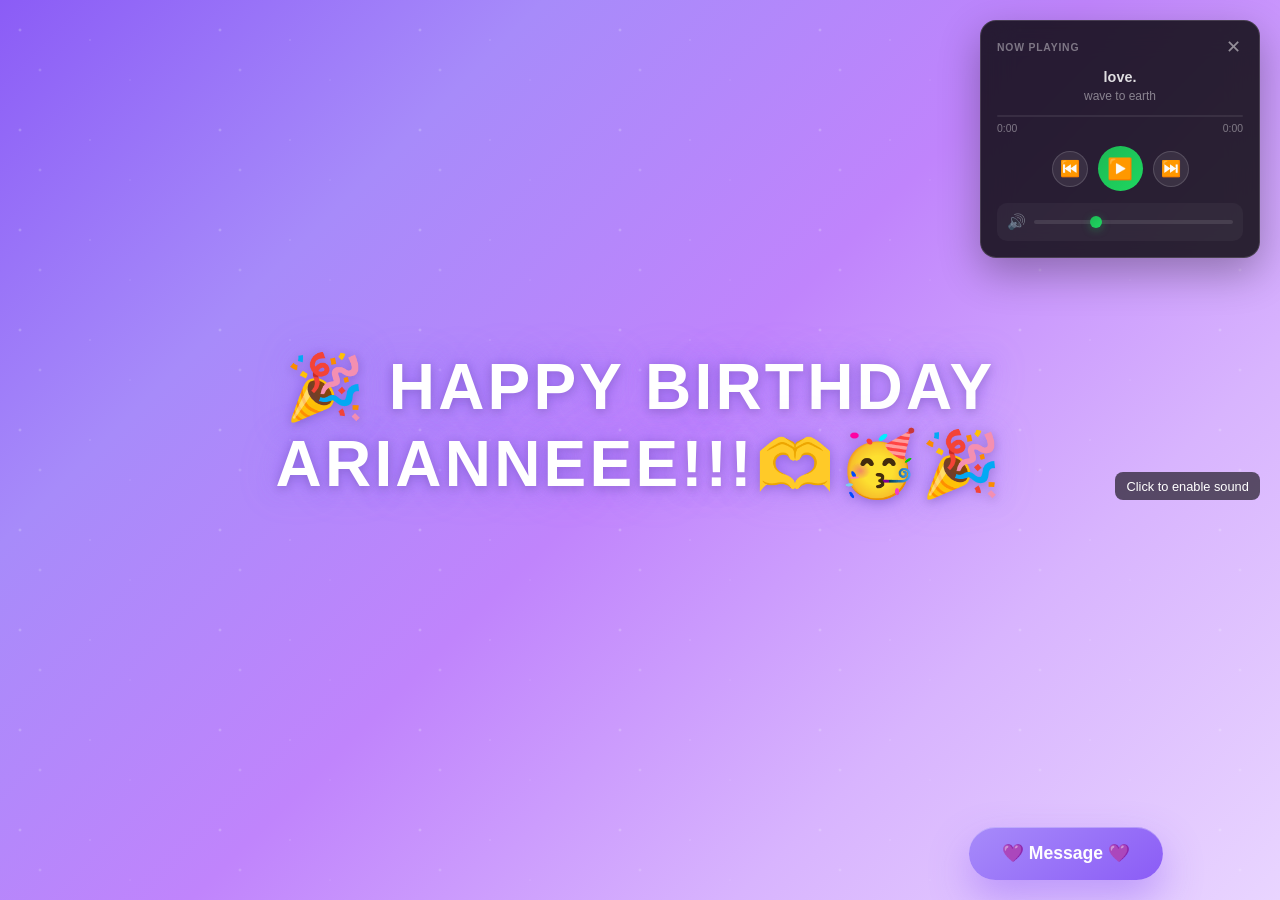
==== commit 2ea33b35: "Add files via upload" ====
--- a/index.html
+++ b/index.html
@@ -75,12 +75,11 @@
     <div id="passwordModal" class="modal" role="dialog" aria-labelledby="modal-title" aria-hidden="true">
         <div class="modal-content">
             <h2 id="modal-title">Enter Password</h2>
-            <div style="position: relative; width: 100%; margin-bottom: 1.5rem;">
+            <div class="password-input-wrapper" style="margin-bottom: 1.5rem;">
                 <input type="password" id="passwordInput" class="password-input"
                        placeholder="Input Password..." maxlength="20"
                        aria-label="Password input">
-                <button id="togglePassword" type="button" class="btn btn-secondary"
-                        style="position: absolute; right: 0.5rem; top: 50%; transform: translateY(-50%); padding: 0.4rem 0.8rem; font-size: 0.9rem;">
+                <button id="togglePassword" type="button" class="btn btn-secondary">
                     Show
                 </button>
             </div>
--- a/styles.css
+++ b/styles.css
@@ -83,31 +83,43 @@
 }
 
 .secret-button {
-    position: relative;
-    bottom: auto;
-    right: auto;
+    position: fixed;
+    bottom: 20px;
+    right: 20px;
     left: auto;
     transform: none;
     background: linear-gradient(145deg, #a78bfa, #8b5cf6);
     color: white;
     border: none;
-    padding: clamp(16px, 4vw, 18px) clamp(30px, 8vw, 35px);
-    border-radius: 50px;
-    font-size: clamp(1rem, 4vw, 1.2rem);
-    font-weight: bold;
+    padding: clamp(12px, 3vw, 16px) clamp(24px, 5vw, 33px);
+    border-radius: 999px;
+    font-size: clamp(0.9rem, 2.8vw, 1.1rem);
+    font-weight: 800;
     cursor: pointer;
     box-shadow:
-        0 15px 35px rgba(139, 92, 246, 0.4),
+        0 18px 40px rgba(139, 92, 246, 0.45),
         inset 0 1px 0 rgba(255, 255, 255, 0.3);
-    transition: all 0.3s cubic-bezier(0.4, 0, 0.2, 1);
+    transition: all 0.25s ease;
     opacity: 0;
     animation: bounceInUp 1.2s ease-out 0.8s forwards;
-    min-width: 200px;
-    width: 100%;
-    max-width: 300px;
-    margin-top: 2rem;
+    min-width: 170px;
+    max-width: 260px;
+    margin-top: 0;
     z-index: 300;
 }
+
+.secret-button:hover {
+    transform: translateY(-4px) scale(1.02);
+    box-shadow:
+        0 24px 45px rgba(139, 92, 246, 0.55),
+        inset 0 1px 0 rgba(255, 255, 255, 0.3);
+    background: linear-gradient(145deg, #8b5cf6, #7c3aed);
+}
+
+.secret-button:active {
+    transform: translateY(0) scale(0.99);
+}
+
 
 .secret-message {
     position: fixed;
@@ -441,136 +453,21 @@
     }
 }
 
-/* Mobile phones */
+/* Mobile phones - fixed position in lower right */
 @media (max-width: 480px) {
-    body {
-        padding: 0.5rem;
-    }
-
-    .main-container {
-        padding: 0.5rem;
-        min-height: 50vh;
-    }
-
-    .birthday-message {
-        font-size: clamp(1.2rem, 8vw, 2.5rem);
-        margin-bottom: 1.5rem;
-        letter-spacing: 0.02em;
-    }
-
-    .music-player {
-        width: calc(100vw - 20px);
-        max-width: 300px;
-        top: 5px;
-        right: 5px;
-        left: 5px;
-        padding: 10px;
-    }
-
-    .music-player.minimized {
-        top: 5px;
-        right: 5px;
-        width: 45px;
-        height: 45px;
-    }
-
-    .player-info {
-        margin-bottom: 8px;
-    }
-
-    .song-name {
-        font-size: 0.85rem;
-    }
-
-    .song-artist {
-        font-size: 0.7rem;
-    }
-
-    .progress-container {
-        margin-bottom: 8px;
-    }
-
-    .time-info {
-        font-size: 0.6rem;
-        margin-top: 4px;
-    }
-
-    .player-controls {
-        gap: 8px;
-        margin-bottom: 8px;
-    }
-
-    .control-btn {
-        width: 32px;
-        height: 32px;
-        font-size: 0.9rem;
-    }
-
-    .play-btn {
-        width: 40px;
-        height: 40px;
-        font-size: 1.1rem;
-    }
-
-    .volume-container {
-        padding: 8px;
-    }
-
-    .volume-icon {
-        font-size: 0.9rem;
-        min-width: 16px;
-    }
-
     .secret-button {
-        padding: 14px 25px;
-        font-size: 1rem;
-        margin-top: 1.5rem;
-        max-width: 250px;
-    }
-
-    .modal {
-        padding: 0.5rem;
-    }
-
-    .modal-content {
-        padding: 1.5rem;
-        width: 95%;
-        border-radius: 20px;
-    }
-
-    .modal h2 {
-        font-size: 1.4rem;
-        margin-bottom: 1rem;
-    }
-
-    .password-input {
-        padding: 14px;
-        font-size: 1.2rem;
-        margin-bottom: 1.5rem;
-    }
-
-    .secret-message {
-        width: calc(100% - 1rem);
-        padding: 1.5rem;
-        border-radius: 20px;
-        top: 50%;
-        transform: translate(-50%, -50%);
-    }
-
-    .secret-message h3 {
-        font-size: 1.2rem;
-        margin-bottom: 1rem;
-    }
-
-    .secret-message p {
-        font-size: 1rem;
-        line-height: 1.6;
-        margin-bottom: 1.5rem;
-    }
-
-    .hearts {
-        font-size: 1.5rem;
-        margin: 1rem 0;
+        position: fixed !important;
+        bottom: 20px !important;
+        right: 20px !important;
+        left: auto !important;
+        transform: none !important;
+        width: auto !important;
+        max-width: none !important;
+        margin-top: 0 !important;
+        padding: 12px 20px !important;
+        font-size: 0.9rem !important;
+        min-width: 180px !important;
+        z-index: 300 !important;
     }
 }
 
@@ -586,9 +483,18 @@
     }
 
     .secret-button {
-        padding: 12px 20px;
-        font-size: 0.95rem;
-        max-width: 220px;
+        position: fixed !important;
+        bottom: 15px !important;
+        right: 15px !important;
+        left: auto !important;
+        transform: none !important;
+        width: auto !important;
+        max-width: none !important;
+        margin-top: 0 !important;
+        padding: 10px 18px !important;
+        font-size: 0.85rem !important;
+        min-width: 160px !important;
+        z-index: 300 !important;
     }
 
     .modal-content {
@@ -649,24 +555,57 @@
     font-size: clamp(1.5rem, 4vw, 2rem);
 }
 
+.password-input-wrapper {
+    position: relative;
+    width: 100%;
+}
+
 .password-input {
     width: 100%;
-    padding: 18px;
-    font-size: 1.3rem;
+    padding: clamp(14px, 3vw, 18px);
+    font-size: clamp(1rem, 3vw, 1.3rem);
     border: 3px solid #d8b4fe;
-    border-radius: 20px;
-    margin-bottom: 2rem;
+    border-radius: 25px;
+    margin-bottom: 1.5rem;
     text-align: center;
-    transition: all 0.3s ease;
-    background: rgba(255, 255, 255, 0.95);
-    font-weight: 500;
+    transition: all 0.25s ease;
+    background: linear-gradient(145deg, #ffffff, #f5f3ff);
+    box-shadow: inset 0 0 15px rgba(143, 70, 255, 0.15), 0 5px 15px rgba(0, 0, 0, 0.08);
+    font-weight: 600;
 }
 
 .password-input:focus {
     outline: none;
-    border-color: #8b5cf6;
-    box-shadow: 0 0 25px rgba(139, 92, 246, 0.4);
-    transform: scale(1.02);
+    border-color: #7c3aed;
+    box-shadow: 0 0 30px rgba(124, 58, 237, 0.45), inset 0 0 6px rgba(124, 58, 237, 0.1);
+    transform: scale(1.01);
+}
+
+#togglePassword {
+    position: absolute;
+    right: 0.45rem;
+    top: 50%;
+    transform: translateY(-50%);
+    padding: 0.35rem 0.85rem;
+    border-radius: 999px;
+    border: 1px solid rgba(124, 58, 237, 0.45);
+    background: linear-gradient(145deg, rgba(139, 92, 246, 0.2), rgba(124, 58, 237, 0.35));
+    color: #4c1d95;
+    font-weight: 700;
+    letter-spacing: 0.03em;
+    cursor: pointer;
+    transition: all 0.25s ease;
+    box-shadow: 0 4px 12px rgba(99, 102, 241, 0.25);
+    min-width: 64px;
+}
+
+#togglePassword:hover {
+    background: linear-gradient(145deg, rgba(139, 92, 246, 0.35), rgba(124, 58, 237, 0.55));
+    color: #fff;
+}
+
+#togglePassword:active {
+    transform: translateY(-50%) scale(0.96);
 }
 
 .modal-buttons {
@@ -868,9 +807,18 @@
     }
 
     .secret-button {
-        margin-top: 1rem;
-        padding: 10px 20px;
-        font-size: 0.9rem;
+        position: fixed !important;
+        bottom: 10px !important;
+        right: 10px !important;
+        left: auto !important;
+        transform: none !important;
+        width: auto !important;
+        max-width: none !important;
+        margin-top: 0 !important;
+        padding: 8px 16px !important;
+        font-size: 0.8rem !important;
+        min-width: 140px !important;
+        z-index: 300 !important;
     }
 }
 
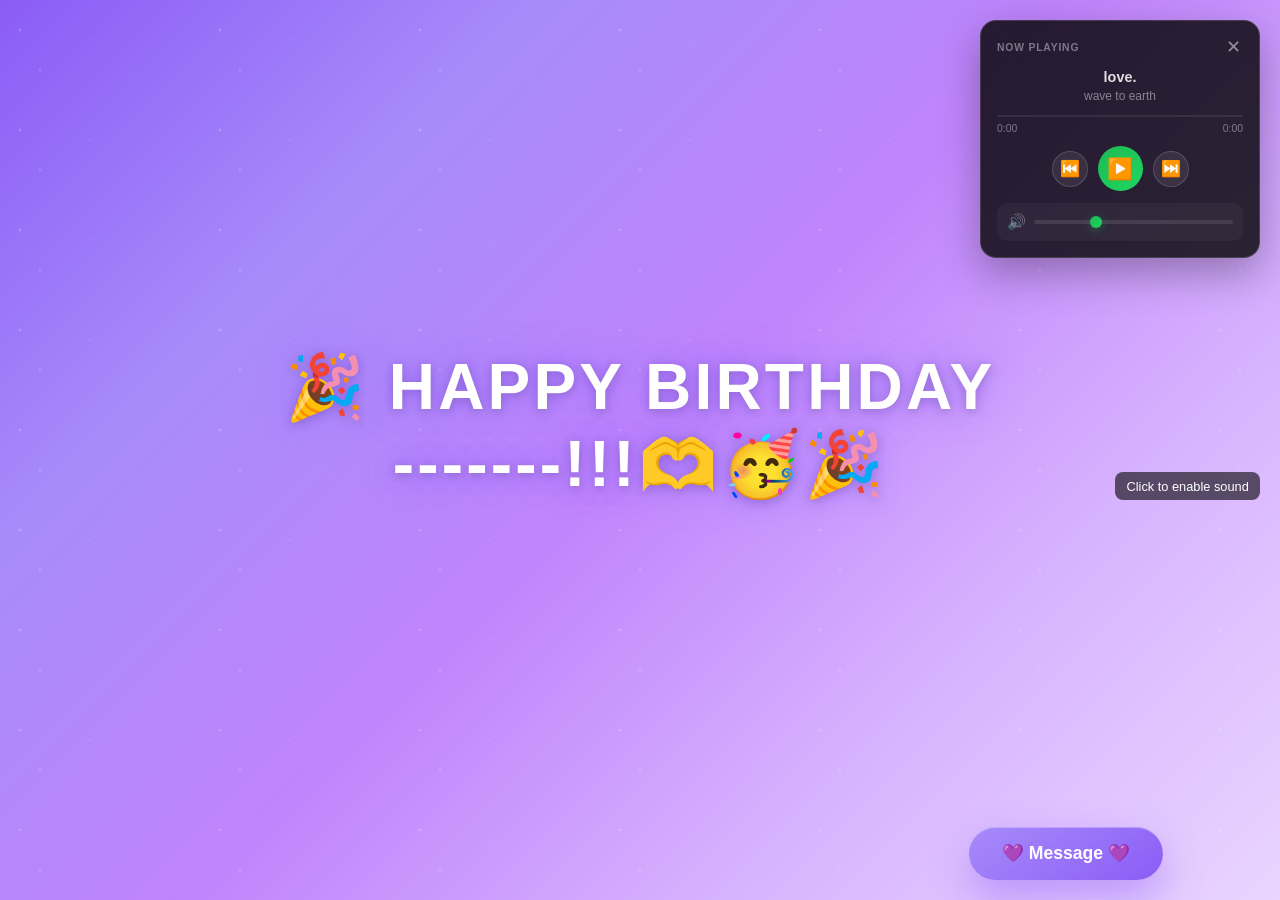
==== commit 6c1a1245: "Revise birthday message and HTML content Updated the birthday message and improved HTML structure." ====
--- a/index.html
+++ b/index.html
@@ -3,7 +3,7 @@
 <head>
     <meta charset="UTF-8">
     <meta name="viewport" content="width=device-width, initial-scale=1.0">
-    <title>Happy Birthday Arianne!</title>
+    <title>Happy Birthday!</title>
     <link rel="stylesheet" href="styles.css">
 </head>
 <body>
@@ -62,7 +62,7 @@
 
     <div class="main-container">
         <h1 class="birthday-message" role="banner" aria-label="Happy Birthday message">
-            🎉 HAPPY BIRTHDAY ARIANNEEE!!!🫶🥳🎉
+            🎉 HAPPY BIRTHDAY -------!!!🫶🥳🎉
         </h1>
 
         <button class="secret-button" onclick="openPasswordModal()"
@@ -95,7 +95,17 @@
         <h3>Happy Birthday Arianne!</h3>
         <div class="hearts" aria-hidden="true">💜💖💜💖💜</div>
         <p>
-            (Message)
+            Dear Arianne, <br><br>
+
+It's been 4 months since we both have a conversation. Kumusta ka na?? I know na madami ka ding pinagdaanan this past few months and I'm sorry sa pagiging wala sa mga time na yun na dapat nandoon sana ako para tulungan ka at suportahan. <br>
+
+
+Sa mga time na wala ako, napakadami kong kinalaban, academics, organizations, gawaing bahay, at yung tungkol din satin. Sa gitna nga nun, napapaisip pa rin ako sa sinabi ko na "if you feel your efforts are being wasted, it's the other way around" which is mas gets ko pa, at naipag connect ko siya nong sa chinat mo last June 18, 2025. What I'm still confused ay yung chinat mo that time, "Baka kung pwede na, pwede pa", there are other meaning na naipag tratranslate, is it connected to the whole message? Anyways, i know that nagsabi ka din doon na let's focus on our study attt naisip ko din yung sinabi nun ni Marlo, kung sino ba nga ba ang stuck sa past? At para sakin, nag translate siya na "Sino ba nga ba ang mas nag aantay, ako or ikaw?" So many questions ang meron ako sa isip ko, but i just keep it dahil sa mga gawain and di ko na din nacoconfront yun. Di pa rin talaga nawawala yung pagiging ghoster kooo sorryyyy. But for now, may question ako: <br>
+"Do i still have the chance to pursue you?" <br>
+"Ikaw ba ang pinaaantay ko para sa pag galaw ko?" <br>
+Wag mahihiya sabihin ang response mo or yung gusto mong sabihin, within this 4 months, niready ko ang sarili ko sa lahat lahat, just tell me so that i can know it. I'll accept the no response for a no, or tell me so that if ever, i can tell to myself to stop na and i'll move forward. <br><br>
+
+That's the end of this message i guessss... btw yung password ay "<strong>love. wave to earth</strong>" Enjoy your day! Wag kakalimutang sumuko kasi sabi daw nila there's sunrise after the long night, at makakaya mo yan i know it at di sa pagprepressure sayo. Take care of your health and best of luck sa college!! I'll pray for you and support you on your career, hope you'll know that. And btw, i created a Spotify playlist about you, here's the <a href= "https://open.spotify.com/playlist/4ifYd47j2c1NgGOrfKYVpB?si=dCnO5JRsQKiJo4w1f2YX9w">link</a>. Again, belated Happy Birthday!!!
         </p>
         <div class="hearts" aria-hidden="true">💜💖💜💖💜</div>
         <button class="btn btn-primary" onclick="closeSecret()" style="margin-top: 2rem;">
@@ -105,4 +115,4 @@
 
     <script src="script.js"></script>
 </body>
-</html>+</html>
